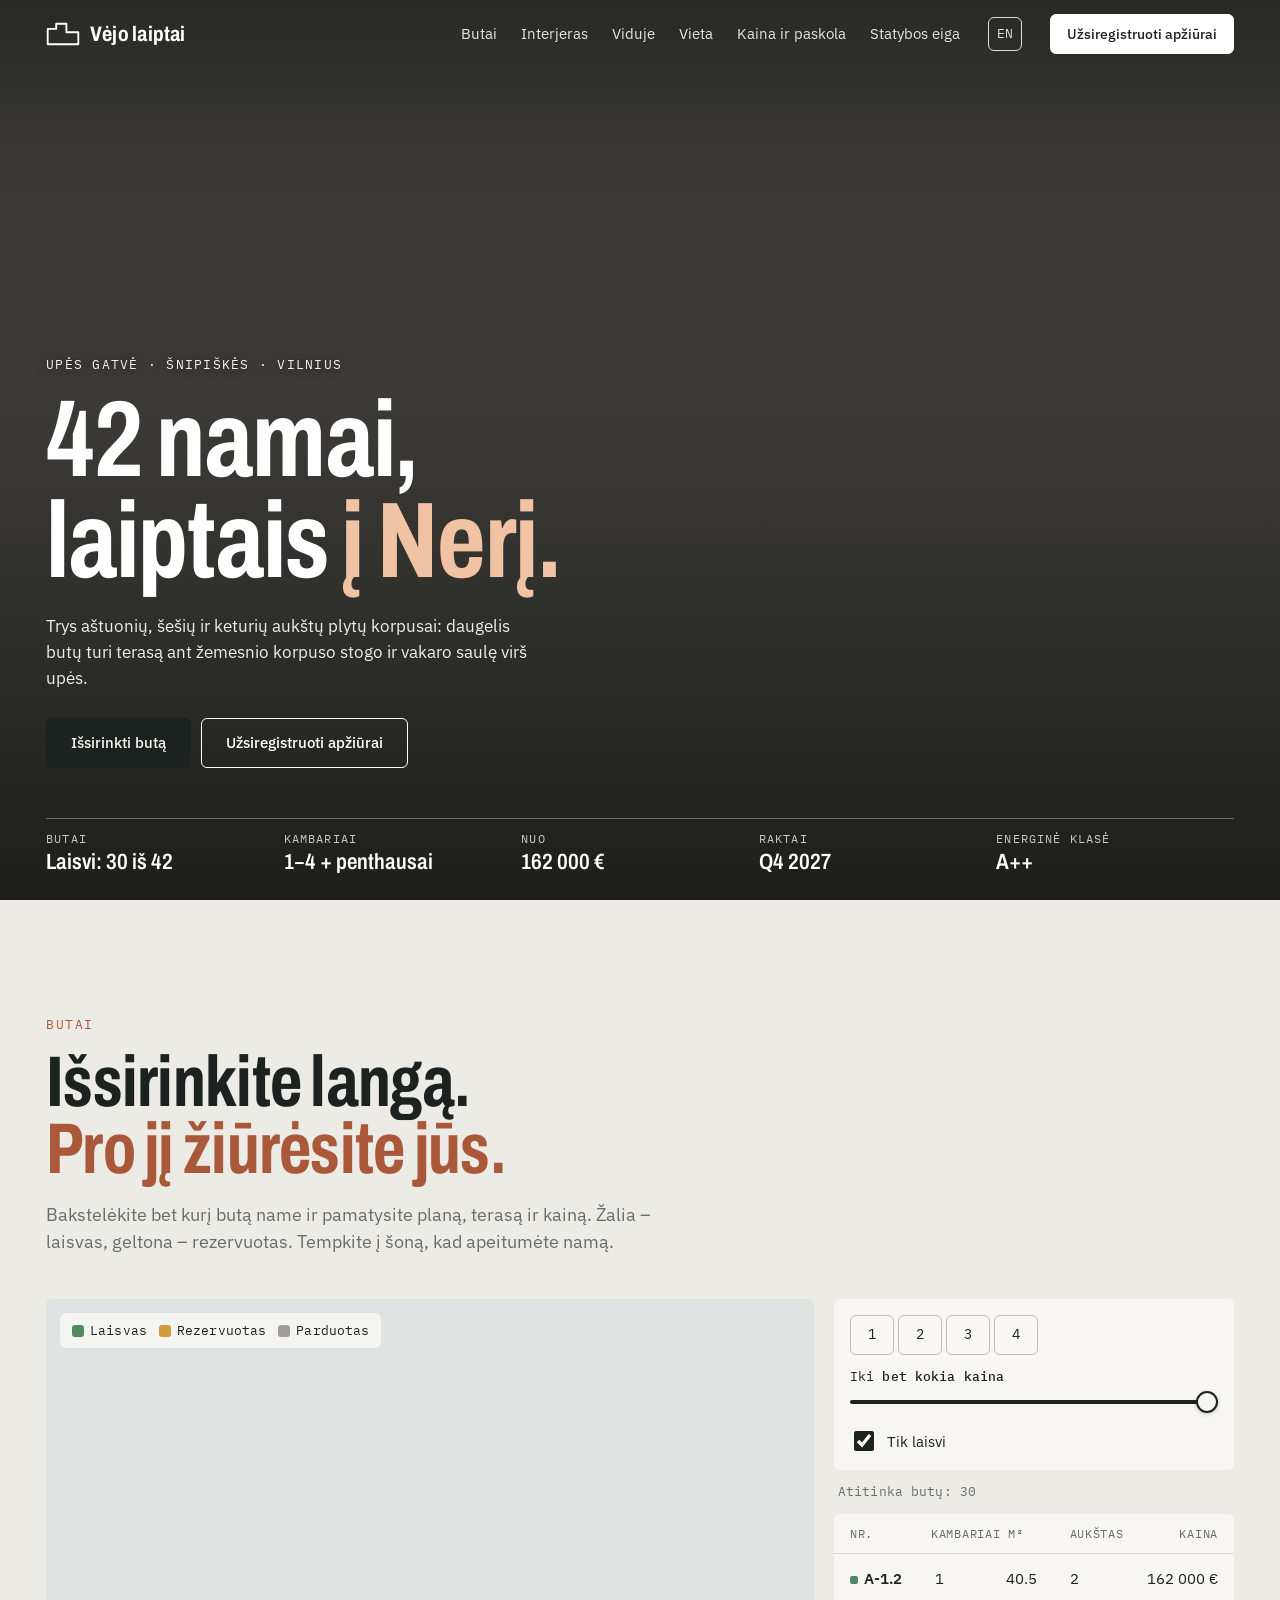
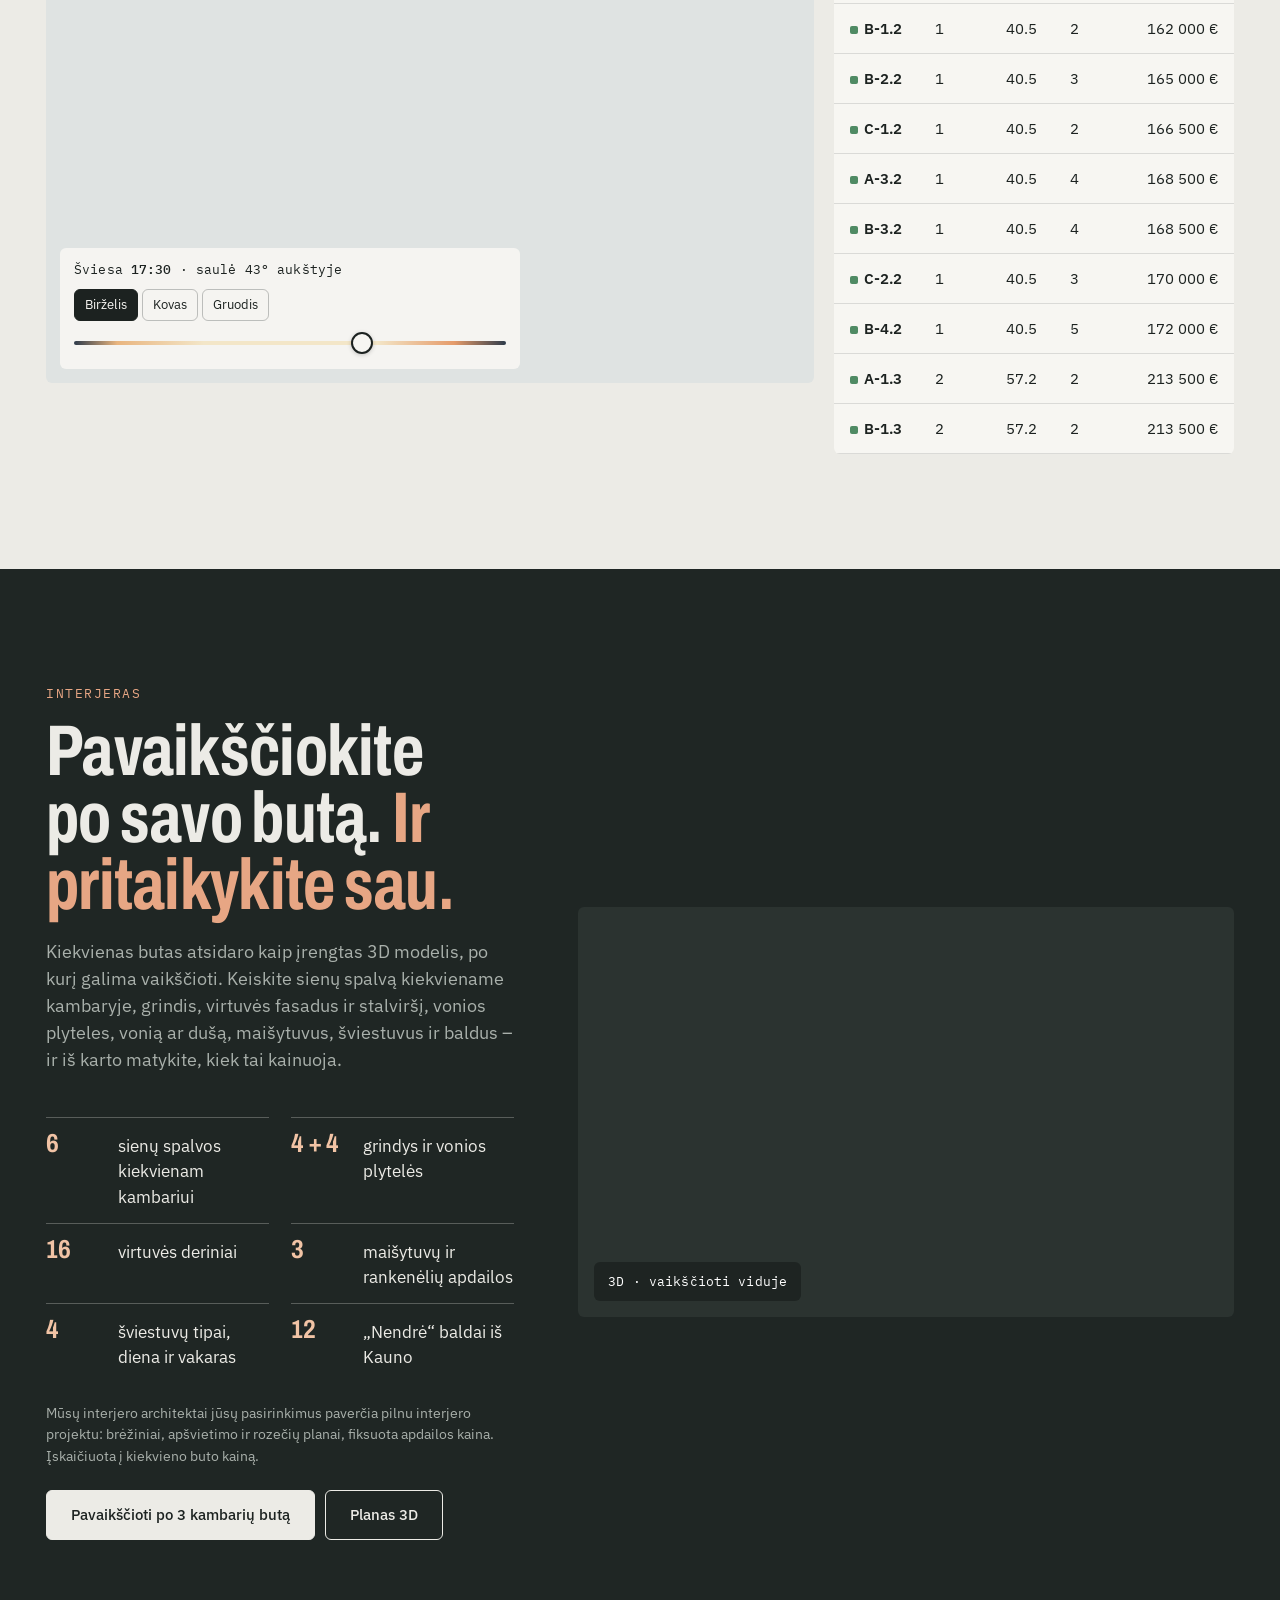
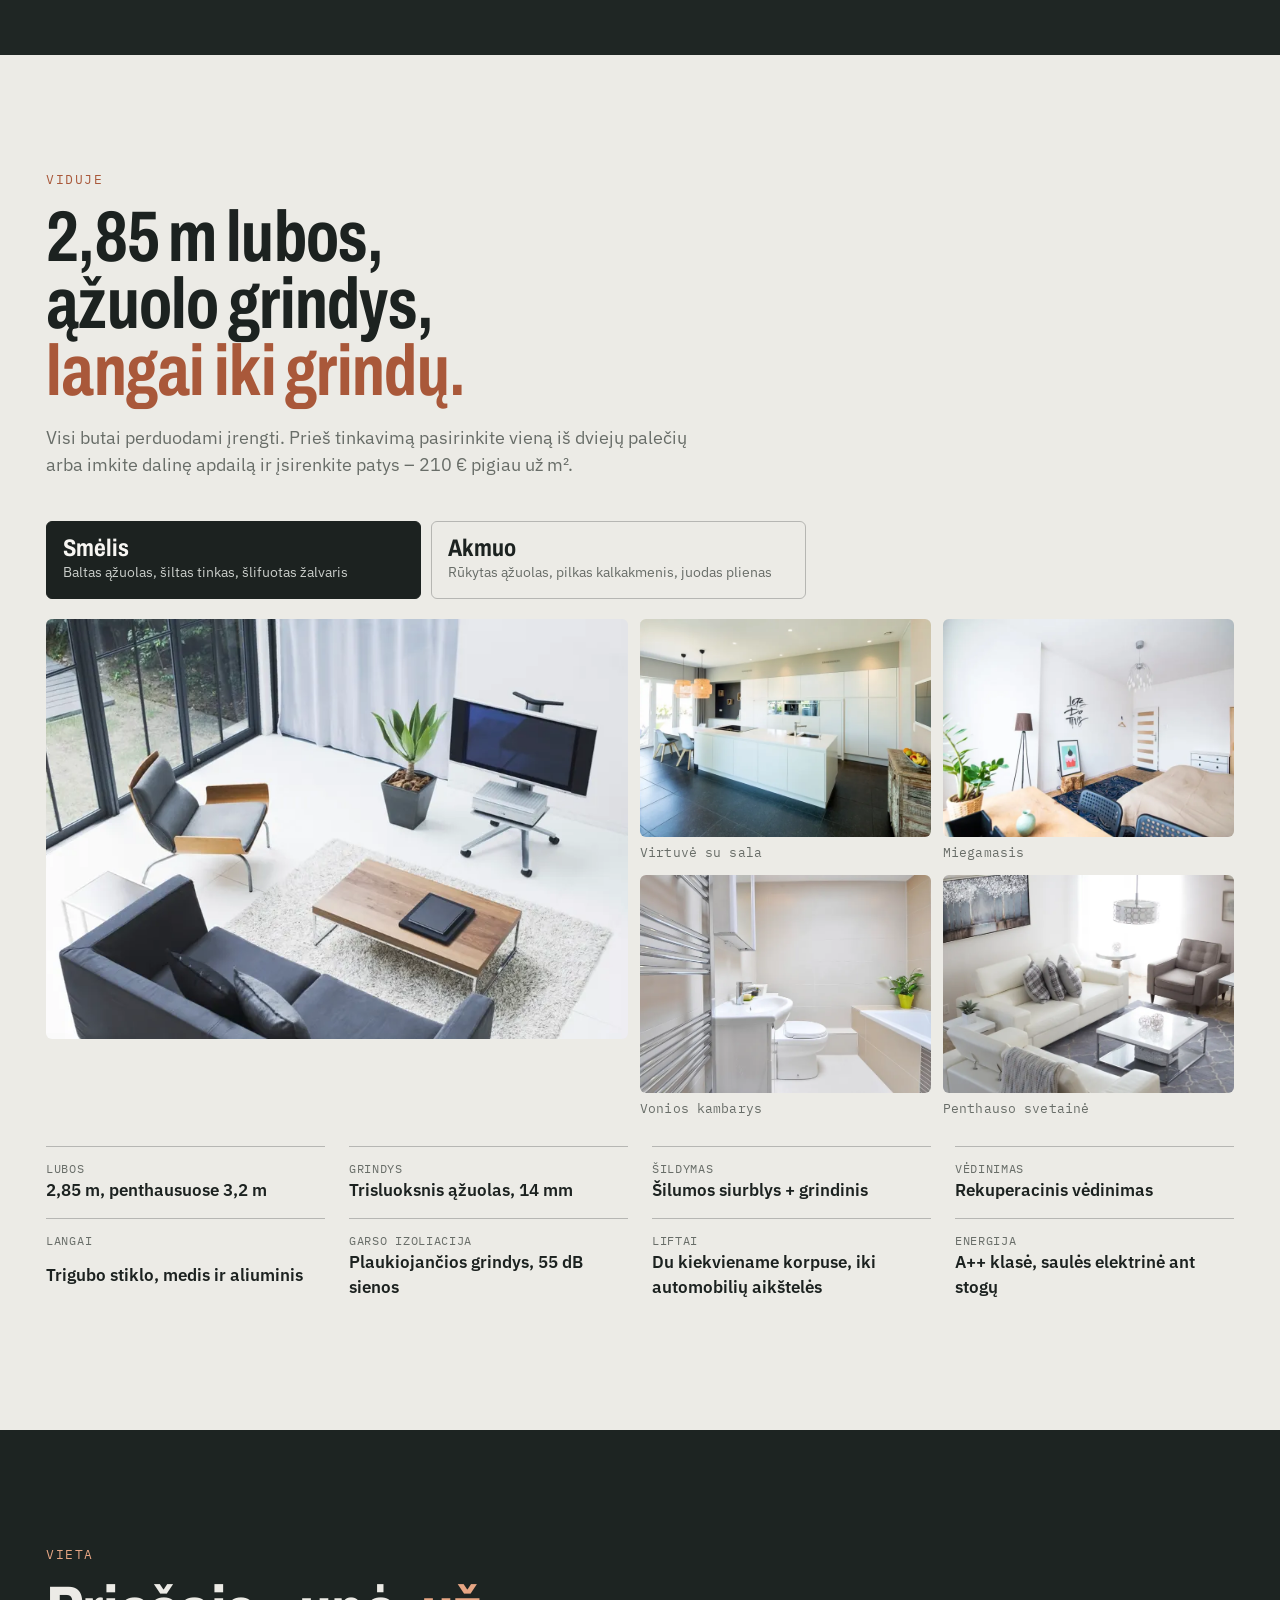
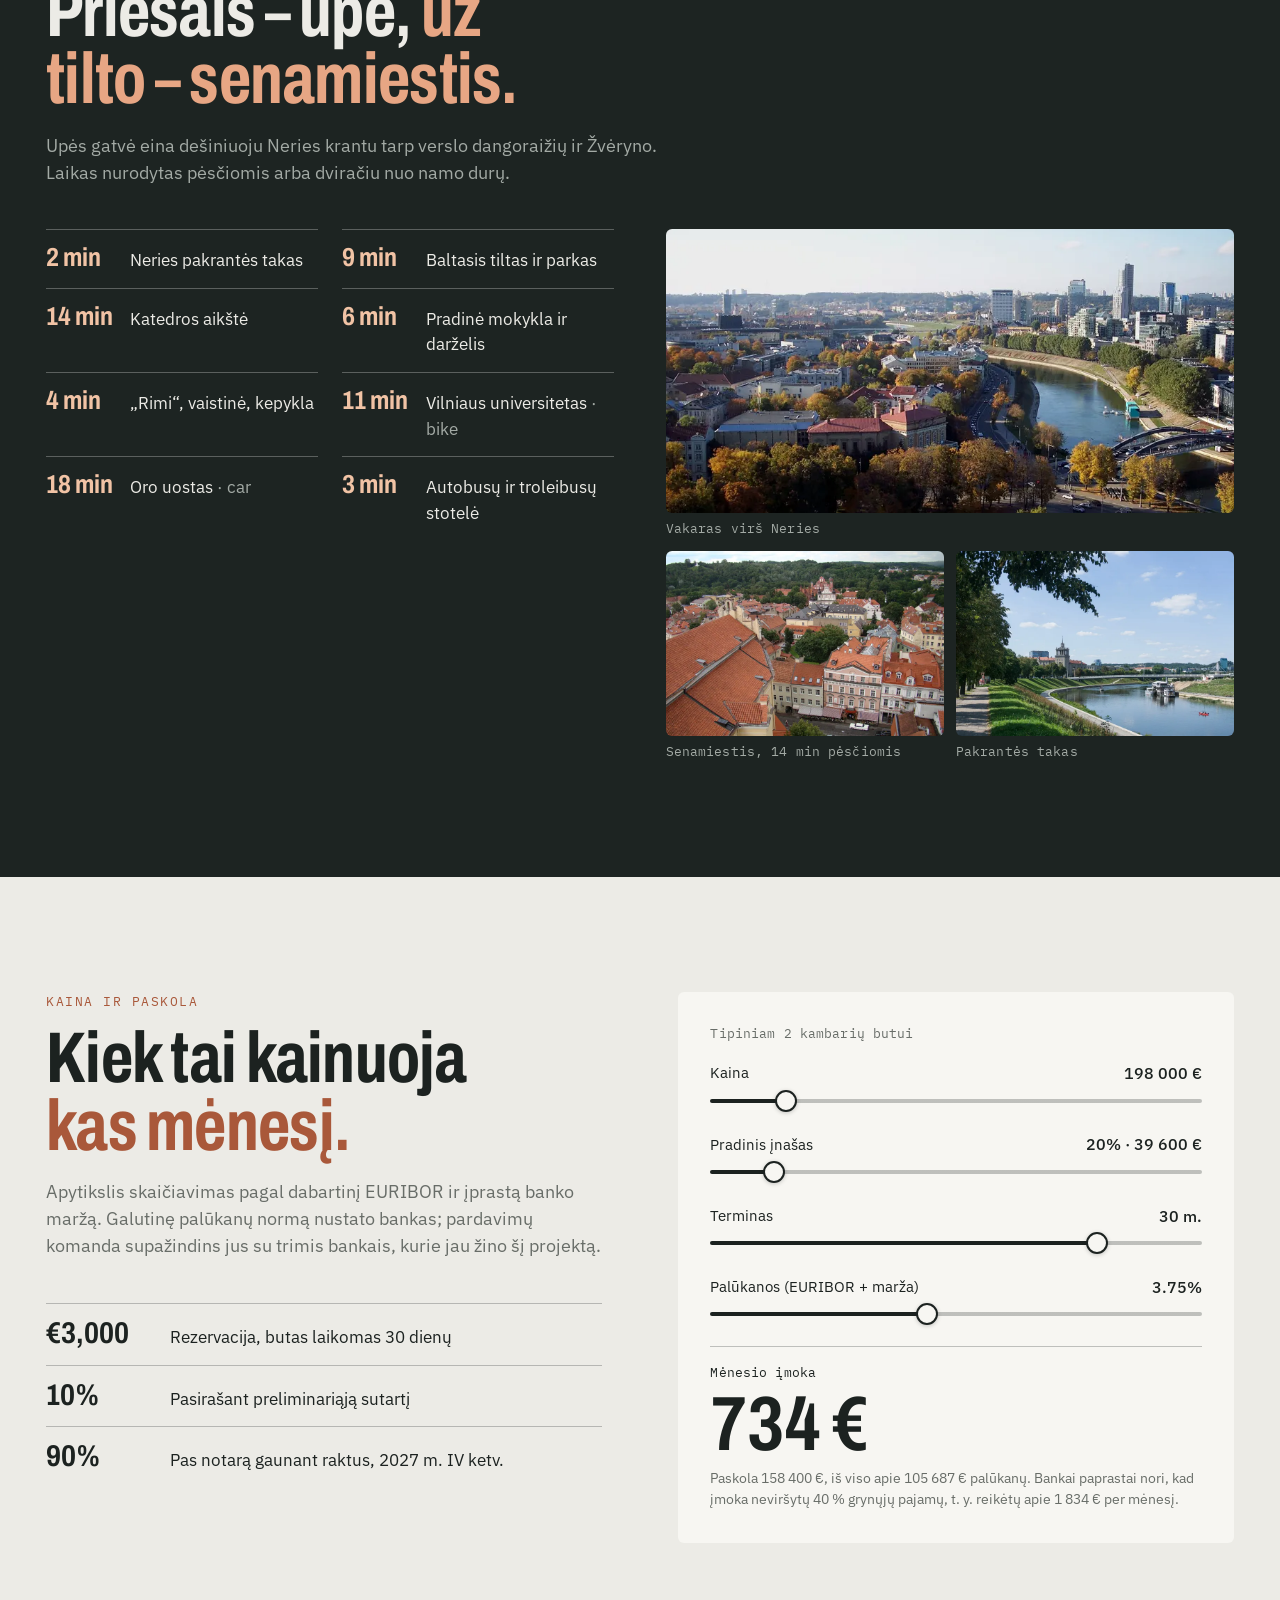
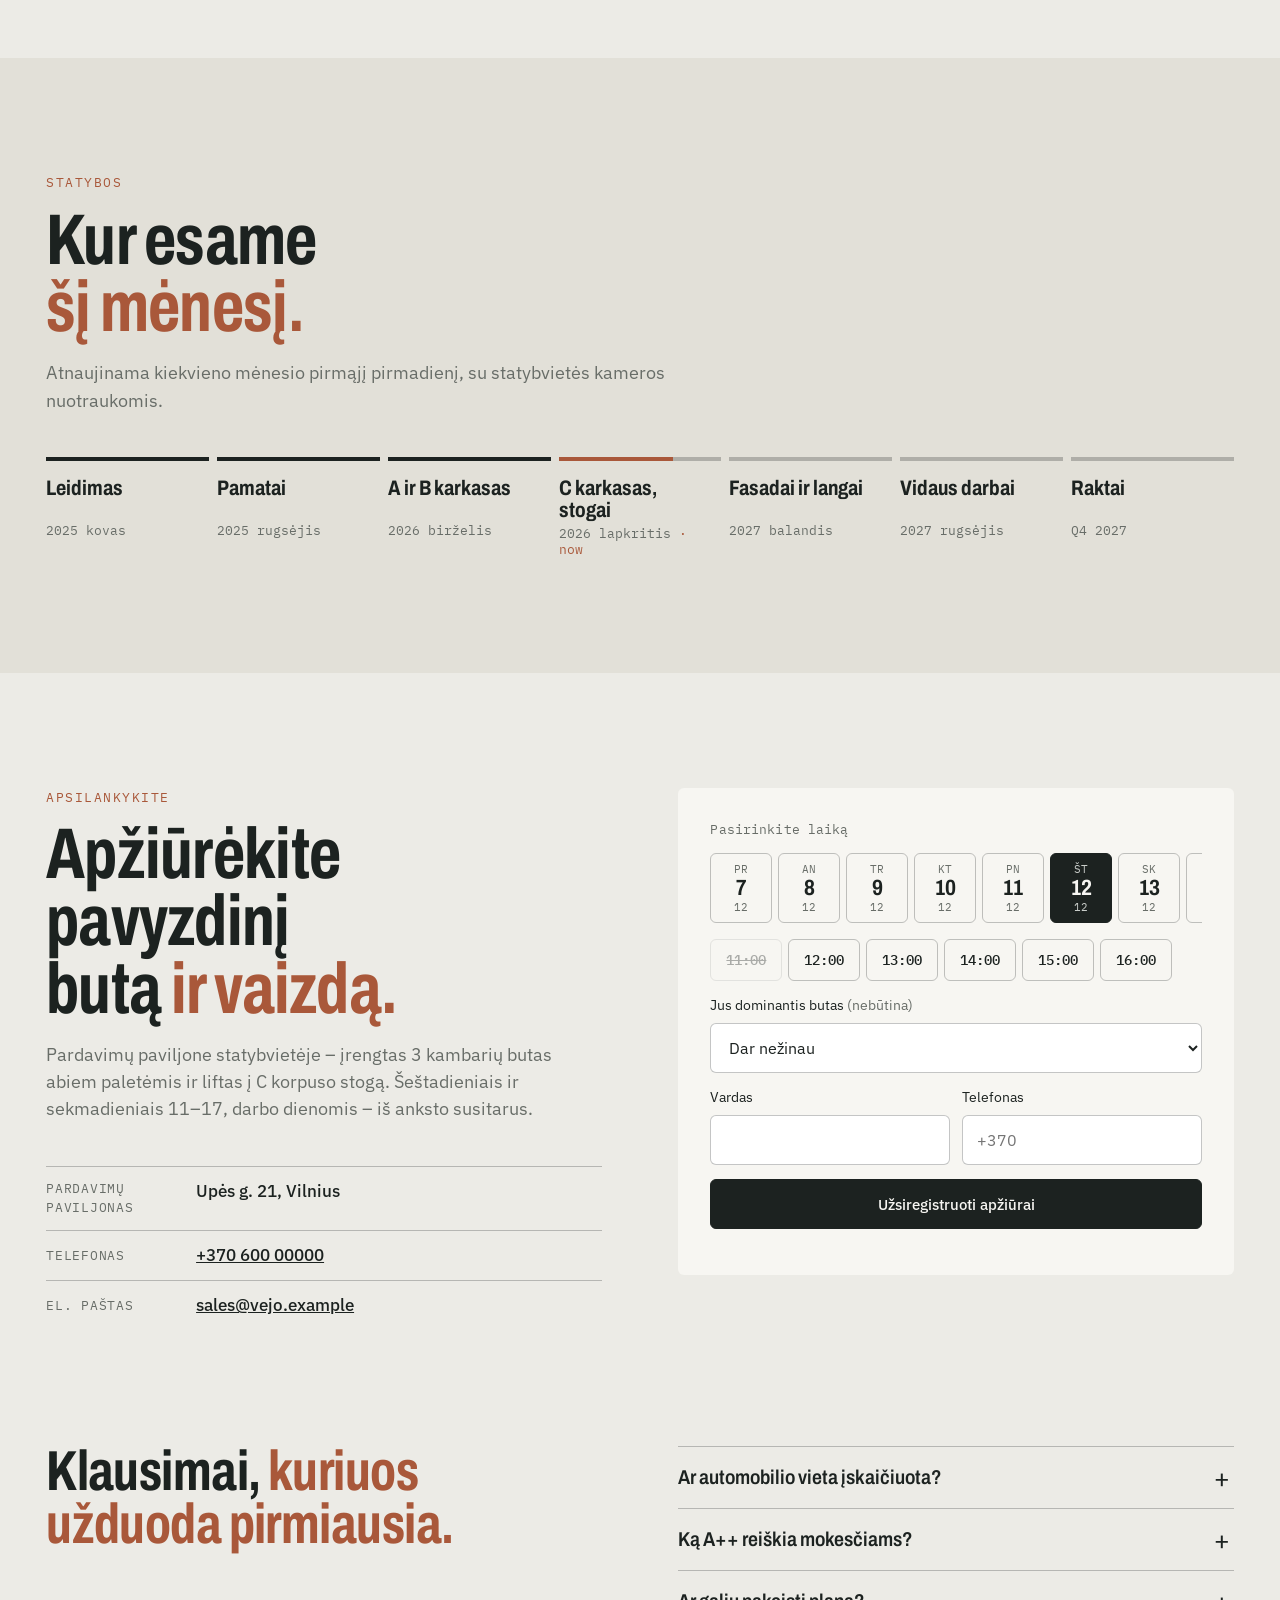
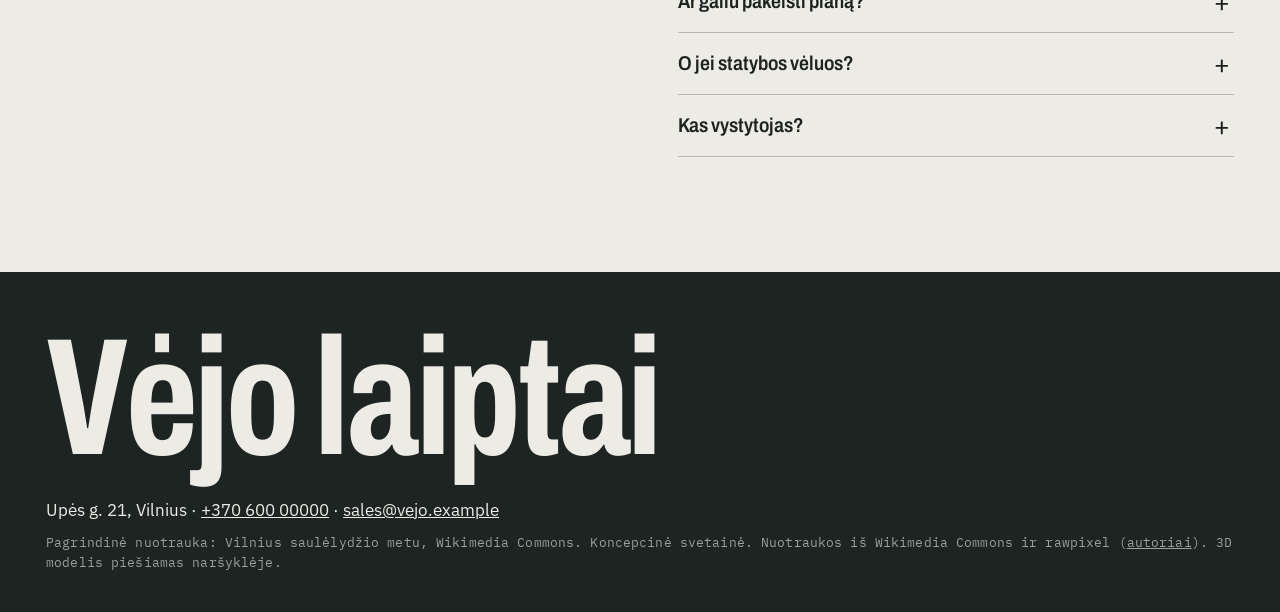
==== lt/index.html @ 1f4c7251 "Walk-through interior design studio (paint, floors, tiles, kitchen, bath/shower, taps, lights, furni" ====
<!doctype html>
<html lang="lt">
<head>
<meta charset="utf-8">
<meta name="viewport" content="width=device-width, initial-scale=1, viewport-fit=cover">
<title>Vėjo laiptai — 42 nauji namai, laiptais besileidžiantys į Nerį, Vilnius</title>
<meta name="description" content="Terasomis besileidžiantis gyvenamasis namas Upės gatvėje, Vilniuje. 1–4 kambarių butai ir penthausai nuo 152 000 €. Išsirinkite butą 3D, pamatykite jo šviesą bet kuriuo paros metu ir užsiregistruokite apžiūrai.">
<meta property="og:type" content="website">
<meta property="og:title" content="Vėjo laiptai, Vilnius — išsirinkite butą 3D">
<meta property="og:description" content="42 namai, besileidžiantys į Nerį. 1–4 kambariai, nuo 152 000 €. Raktai 2027 m. IV ketv.">
<meta property="og:image" content="https://futuretdj.github.io/vejo-laiptai/share.jpg">
<meta name="twitter:card" content="summary_large_image">
<link rel="icon" href="../favicon.svg" type="image/svg+xml">
<link rel="alternate" hreflang="en" href="https://futuretdj.github.io/vejo-laiptai/">
<link rel="alternate" hreflang="lt" href="https://futuretdj.github.io/vejo-laiptai/lt/">
<meta name="theme-color" content="#ecebe6">
<link rel="preload" href="../fonts/archivo-400-800-latin.woff2" as="font" type="font/woff2" crossorigin>
<link rel="preload" href="../fonts/ibmplexsans-400-latin.woff2" as="font" type="font/woff2" crossorigin>
<link rel="preload" as="image" href="../img/hero-m.webp" media="(max-width: 700px)">
<link rel="preload" as="image" imagesrcset="../img/hero-1200.webp 1200w, ../img/hero-1800.webp 1800w" imagesizes="100vw" media="(min-width: 701px)">
<script type="importmap">{"imports":{"three":"../lib/three.module.min.js"}}</script>
<script>(function(){var d=document.documentElement;if(matchMedia('(max-width: 1023px), (pointer: coarse)').matches)d.classList.add('touch');d.classList.add('js')})()</script>
<link rel="stylesheet" href="../vejo.css">
</head>
<body>
<header class="nav" data-nav>
  <div class="wrap nav__bar">
    <a class="logo" href="#top" aria-label="Vėjo laiptai, pradžia"><svg viewBox="0 0 40 28" aria-hidden="true"><path d="M2 26V8h10v-6h12v10h14v14z" fill="none" stroke="currentColor" stroke-width="2.2" stroke-linejoin="round"/></svg><span>Vėjo laiptai</span></a>
    <nav class="nav__links" aria-label="Pagrindinis meniu"><a href="#apartments">Butai</a><a href="#design">Interjeras</a><a href="#inside">Viduje</a><a href="#location">Vieta</a><a href="#price">Kaina ir paskola</a><a href="#progress">Statybos eiga</a></nav>
    <a class="lang mono" href="../" hreflang="en" lang="en" aria-label="English">EN</a>
    <a class="btn btn--sm nav__cta" href="#visit">Užsiregistruoti apžiūrai</a>
    <button class="nav__menu" type="button" aria-expanded="false" aria-controls="sheet" data-menu data-open="Meniu" data-close="Uždaryti">Meniu</button>
  </div>
  <div class="sheet" id="sheet" data-sheet><a href="#apartments">Butai</a><a href="#design">Interjeras</a><a href="#inside">Viduje</a><a href="#location">Vieta</a><a href="#price">Kaina ir paskola</a><a href="#progress">Statybos eiga</a><a href="#visit">Užsiregistruoti apžiūrai</a><a class="sheet__lang mono" href="../" hreflang="en" lang="en">English</a></div>
</header>

<main id="top">
  <section class="hero">
    <picture class="hero__img">
      <source media="(max-width: 700px)" srcset="../img/hero-m.webp">
      <img src="../img/hero-1800.webp" srcset="../img/hero-1200.webp 1200w, ../img/hero-1800.webp 1800w" sizes="100vw" alt="Vilnius ir Neris saulėlydžio metu, vaizdas nuo dešiniojo kranto" fetchpriority="high" decoding="async">
    </picture>
    <div class="wrap hero__in">
      <p class="tag mono">Upės gatvė · Šnipiškės · Vilnius</p>
      <h1>42 namai, laiptais <span>į Nerį.</span></h1>
      <p class="lead">Trys aštuonių, šešių ir keturių aukštų plytų korpusai: daugelis butų turi terasą ant žemesnio korpuso stogo ir vakaro saulę virš upės.</p>
      <div class="row"><a class="btn" href="#apartments">Išsirinkti butą</a><a class="btn btn--ghost" href="#visit">Užsiregistruoti apžiūrai</a></div>
    </div>
    <dl class="facts wrap">
      <div><dt>Butai</dt><dd data-count-free>— laisvų iš 42</dd></div>
      <div><dt>Kambariai</dt><dd>1–4 + penthausai</dd></div>
      <div><dt>Nuo</dt><dd data-from>€—</dd></div>
      <div><dt>Raktai</dt><dd>Q4 2027</dd></div>
      <div><dt>Energinė klasė</dt><dd>A++</dd></div>
    </dl>
  </section>

  <!-- apartments selector -->
  <section class="sec sec--apt" id="apartments" aria-labelledby="ap-h">
    <div class="wrap head">
      <p class="label mono">Butai</p>
      <h2 id="ap-h">Išsirinkite langą. <em>Pro jį žiūrėsite jūs.</em></h2>
      <p>Bakstelėkite bet kurį butą name ir pamatysite planą, terasą ir kainą. Žalia – laisvas, geltona – rezervuotas. Tempkite į šoną, kad apeitumėte namą.</p>
    </div>
    <div class="wrap apt">
      <div class="stage" data-stage>
        <div class="stage__load mono" data-stage-load>Kuriamas modelis…</div>
        <div class="legend mono"><span><i class="free"></i>Laisvas</span><span><i class="reserved"></i>Rezervuotas</span><span><i class="sold"></i>Parduotas</span></div>
        <div class="tip mono" data-tip hidden></div>
        <div class="light" data-light>
          <div class="light__top"><p class="mono">Šviesa <b data-light-time>17:30</b> <span data-light-sun></span></p>
            <div class="seg seg--sm" role="radiogroup" aria-label="Metų laikas"><label><input type="radio" name="season" value="jun" checked><span>Birželis</span></label><label><input type="radio" name="season" value="mar"><span>Kovas</span></label><label><input type="radio" name="season" value="dec"><span>Gruodis</span></label></div></div>
          <input type="range" min="5" max="23.5" step=".25" value="17.5" aria-label="Paros metas" data-light-range>
        </div>
        <aside class="unit" data-unit hidden aria-live="polite">
          <button type="button" class="unit__x" data-unit-close aria-label="Uždaryti">×</button>
          <p class="mono unit__st" data-u-status></p>
          <h3 data-u-title></h3>
          <p class="unit__sub" data-u-sub></p>
          <dl class="unit__dl">
            <div><dt>Plotas</dt><dd data-u-area></dd></div><div><dt>Lauke</dt><dd data-u-terr></dd></div>
            <div><dt>Aukštas</dt><dd data-u-floor></dd></div><div><dt>Langai į</dt><dd data-u-or></dd></div>
            <div><dt>Tiesioginė saulė</dt><dd data-u-sunh></dd></div><div><dt>Už m²</dt><dd data-u-ppm></dd></div>
          </dl>
          <p class="unit__price" data-u-price></p>
          <p class="small muted" data-u-month></p>
          <div class="row"><button class="btn" type="button" data-u-plan>Apžiūrėti 3D</button><button class="btn btn--ghost" type="button" data-u-visit>Užsiregistruoti apžiūrai</button></div>
        </aside>
      </div>
      <div class="list">
        <div class="filters" data-filters>
          <div class="seg" role="group" aria-label="Kambariai"><button type="button" aria-pressed="false" data-rooms="1">1</button><button type="button" aria-pressed="false" data-rooms="2">2</button><button type="button" aria-pressed="false" data-rooms="3">3</button><button type="button" aria-pressed="false" data-rooms="4">4</button></div>
          <label class="maxp"><span class="mono">Iki <b data-maxp-out>bet kokia kaina</b></span><input type="range" min="150000" max="560000" step="10000" value="560000" data-maxp aria-label="Didžiausia kaina"></label>
          <label class="check"><input type="checkbox" data-onlyfree checked> Tik laisvi</label>
        </div>
        <p class="mono muted count" data-count></p>
        <div class="tbl" role="table" aria-label="Butai">
          <div class="tr th" role="row"><span role="columnheader">Nr.</span><span role="columnheader">Kambariai</span><span role="columnheader">m²</span><span role="columnheader">Aukštas</span><span role="columnheader">Kaina</span></div>
          <div data-rows></div>
        </div>
      </div>
    </div>
  </section>


  <!-- interior design -->
  <section class="sec sec--design" id="design" aria-labelledby="ds-h">
    <div class="wrap design">
      <div class="design__text">
        <div class="head"><p class="label mono">Interjeras</p><h2 id="ds-h">Pavaikščiokite po savo butą. <em>Ir pritaikykite sau.</em></h2>
        <p>Kiekvienas butas atsidaro kaip įrengtas 3D modelis, po kurį galima vaikščioti. Keiskite sienų spalvą kiekviename kambaryje, grindis, virtuvės fasadus ir stalviršį, vonios plyteles, vonią ar dušą, maišytuvus, šviestuvus ir baldus – ir iš karto matykite, kiek tai kainuoja.</p></div>
        <ul class="dlist">
          <li><b>6</b><span>sienų spalvos kiekvienam kambariui</span></li>
          <li><b>4 + 4</b><span>grindys ir vonios plytelės</span></li>
          <li><b>16</b><span>virtuvės deriniai</span></li>
          <li><b>3</b><span>maišytuvų ir rankenėlių apdailos</span></li>
          <li><b>4</b><span>šviestuvų tipai, diena ir vakaras</span></li>
          <li><b>12</b><span>„Nendrė“ baldai iš Kauno</span></li>
        </ul>
        <p class="small muted">Mūsų interjero architektai jūsų pasirinkimus paverčia pilnu interjero projektu: brėžiniai, apšvietimo ir rozečių planai, fiksuota apdailos kaina. Įskaičiuota į kiekvieno buto kainą.</p>
        <div class="row"><button class="btn" type="button" data-open-studio="walk">Pavaikščioti po 3 kambarių butą</button><button class="btn btn--ghost" type="button" data-open-studio="orbit">Planas 3D</button></div>
      </div>
      <button class="design__pic" type="button" data-open-studio="walk" aria-label="Atidaryti interjero studiją">
        <picture><source media="(max-width: 700px)" srcset="../img/design-m.webp"><img src="../img/design-1600.webp" alt="3 kambarių butas interjero studijoje: svetainė su ąžuolo grindimis, sofa, valgomojo stalu ir miesto vaizdu pro grindų aukščio langus" loading="lazy" decoding="async"></picture>
        <span class="design__play mono">3D · vaikščioti viduje</span>
      </button>
    </div>
  </section>

  <!-- inside -->
  <section class="sec" id="inside" aria-labelledby="in-h">
    <div class="wrap head"><p class="label mono">Viduje</p><h2 id="in-h">2,85 m lubos, ąžuolo grindys, <em>langai iki grindų.</em></h2><p>Visi butai perduodami įrengti. Prieš tinkavimą pasirinkite vieną iš dviejų palečių arba imkite dalinę apdailą ir įsirenkite patys – 210 € pigiau už m².</p></div>
    <div class="wrap finish">
      <div class="finish__tabs" role="tablist" aria-label="Apdailos paletės">
        <button role="tab" aria-selected="true" data-pal="smelis"><b>Smėlis</b><span>Baltas ąžuolas, šiltas tinkas, šlifuotas žalvaris</span></button>
        <button role="tab" aria-selected="false" data-pal="akmuo"><b>Akmuo</b><span>Rūkytas ąžuolas, pilkas kalkakmenis, juodas plienas</span></button>
      </div>
      <ul class="gal" data-swipe data-gallery>
        <li><button type="button" data-open="0"><img src="../img/living-800.webp" srcset="../img/living-800.webp 800w, ../img/living-1600.webp 1024w" sizes="(max-width: 1023px) 80vw, 40vw" alt="Šviesi svetainė su langais iki grindų" loading="lazy" decoding="async"></button><p class="mono">Svetainė, 3 kambarių butas</p></li>
        <li><button type="button" data-open="1"><img src="../img/kitchen2-800.webp" srcset="../img/kitchen2-800.webp 800w, ../img/kitchen2-1600.webp 1024w" sizes="(max-width: 1023px) 80vw, 30vw" alt="Balta virtuvė su sala" loading="lazy" decoding="async"></button><p class="mono">Virtuvė su sala</p></li>
        <li><button type="button" data-open="2"><img src="../img/bedroom2-800.webp" srcset="../img/bedroom2-800.webp 800w, ../img/bedroom2-1600.webp 960w" sizes="(max-width: 1023px) 80vw, 30vw" alt="Šviesus miegamasis su medinėmis grindimis" loading="lazy" decoding="async"></button><p class="mono">Miegamasis</p></li>
        <li><button type="button" data-open="3"><img src="../img/bath-800.webp" srcset="../img/bath-800.webp 800w, ../img/bath-1600.webp 1024w" sizes="(max-width: 1023px) 80vw, 30vw" alt="Vonios kambarys su vonia ir šildomu rankšluosčių džiovintuvu" loading="lazy" decoding="async"></button><p class="mono">Vonios kambarys</p></li>
        <li><button type="button" data-open="4"><img src="../img/living2-800.webp" srcset="../img/living2-800.webp 800w, ../img/living2-1600.webp 960w" sizes="(max-width: 1023px) 80vw, 30vw" alt="Svetainė su sofa ir foteliais" loading="lazy" decoding="async"></button><p class="mono">Penthauso svetainė</p></li>
      </ul>
      <div class="dots" data-dots-for="gal"></div>
      <ul class="spec"><li><span>Lubos</span><b>2,85 m, penthausuose 3,2 m</b></li><li><span>Grindys</span><b>Trisluoksnis ąžuolas, 14 mm</b></li><li><span>Šildymas</span><b>Šilumos siurblys + grindinis</b></li><li><span>Vėdinimas</span><b>Rekuperacinis vėdinimas</b></li><li><span>Langai</span><b>Trigubo stiklo, medis ir aliuminis</b></li><li><span>Garso izoliacija</span><b>Plaukiojančios grindys, 55 dB sienos</b></li><li><span>Liftai</span><b>Du kiekviename korpuse, iki automobilių aikštelės</b></li><li><span>Energija</span><b>A++ klasė, saulės elektrinė ant stogų</b></li></ul>
    </div>
  </section>

  <!-- location -->
  <section class="sec sec--dark" id="location" aria-labelledby="lo-h">
    <div class="wrap head"><p class="label mono">Vieta</p><h2 id="lo-h">Priešais – upė, <em>už tilto – senamiestis.</em></h2><p>Upės gatvė eina dešiniuoju Neries krantu tarp verslo dangoraižių ir Žvėryno. Laikas nurodytas pėsčiomis arba dviračiu nuo namo durų.</p></div>
    <div class="wrap loc">
      <ul class="times" data-times>
        <li data-mode="walk"><b>2 min</b><span>Neries pakrantės takas</span></li>
        <li data-mode="walk"><b>9 min</b><span>Baltasis tiltas ir parkas</span></li>
        <li data-mode="walk"><b>14 min</b><span>Katedros aikštė</span></li>
        <li data-mode="walk"><b>6 min</b><span>Pradinė mokykla ir darželis</span></li>
        <li data-mode="walk"><b>4 min</b><span>„Rimi“, vaistinė, kepykla</span></li>
        <li data-mode="bike"><b>11 min</b><span>Vilniaus universitetas</span></li>
        <li data-mode="car"><b>18 min</b><span>Oro uostas</span></li>
        <li data-mode="walk"><b>3 min</b><span>Autobusų ir troleibusų stotelė</span></li>
      </ul>
      <div class="loc__pics" data-swipe>
        <figure><img src="../img/evening-800.webp" srcset="../img/evening-800.webp 800w, ../img/evening-1600.webp 1600w" sizes="(max-width: 1023px) 80vw, 33vw" alt="Vilnius ir Neris saulėlydžio metu" loading="lazy" decoding="async"><figcaption class="mono">Vakaras virš Neries</figcaption></figure>
        <figure><img src="../img/oldtown-800.webp" srcset="../img/oldtown-800.webp 800w, ../img/oldtown-1600.webp 1600w" sizes="(max-width: 1023px) 80vw, 33vw" alt="Raudoni Vilniaus senamiesčio stogai" loading="lazy" decoding="async"><figcaption class="mono">Senamiestis, 14 min pėsčiomis</figcaption></figure>
        <figure><img src="../img/embankment-800.webp" srcset="../img/embankment-800.webp 800w, ../img/embankment-1600.webp 1600w" sizes="(max-width: 1023px) 80vw, 33vw" alt="Pakrantės takas palei Nerį" loading="lazy" decoding="async"><figcaption class="mono">Pakrantės takas</figcaption></figure>
      </div>
      <div class="dots dots--light" data-dots-for="loc"></div>
    </div>
  </section>

  <!-- price -->
  <section class="sec" id="price" aria-labelledby="pr-h">
    <div class="wrap grid2">
      <div>
        <div class="head"><p class="label mono">Kaina ir paskola</p><h2 id="pr-h">Kiek tai kainuoja <em>kas mėnesį.</em></h2><p>Apytikslis skaičiavimas pagal dabartinį EURIBOR ir įprastą banko maržą. Galutinę palūkanų normą nustato bankas; pardavimų komanda supažindins jus su trimis bankais, kurie jau žino šį projektą.</p></div>
        <ol class="pay">
          <li><b>€3,000</b><span>Rezervacija, butas laikomas 30 dienų</span></li>
          <li><b>10%</b><span>Pasirašant preliminariąją sutartį</span></li>
          <li><b>90%</b><span>Pas notarą gaunant raktus, 2027 m. IV ketv.</span></li>
        </ol>
      </div>
      <form class="calc" data-calc onsubmit="return false">
        <p class="mono muted" data-calc-for>Tipiniam 2 kambarių butui</p>
        <div class="calc__row"><label for="c-price">Kaina</label><output data-o-price></output><input id="c-price" type="range" min="140000" max="560000" step="1000" value="198000"></div>
        <div class="calc__row"><label for="c-down">Pradinis įnašas</label><output data-o-down></output><input id="c-down" type="range" min="15" max="60" step="1" value="20"></div>
        <div class="calc__row"><label for="c-years">Terminas</label><output data-o-years></output><input id="c-years" type="range" min="10" max="35" step="1" value="30"></div>
        <div class="calc__row"><label for="c-rate">Palūkanos (EURIBOR + marža)</label><output data-o-rate></output><input id="c-rate" type="range" min="2" max="6" step=".05" value="3.75"></div>
        <div class="calc__out"><p class="mono">Mėnesio įmoka</p><p class="big" data-o-month>€—</p><p class="small muted" data-o-note></p></div>
      </form>
    </div>
  </section>

  <!-- progress -->
  <section class="sec sec--stone" id="progress" aria-labelledby="pg-h">
    <div class="wrap head"><p class="label mono">Statybos</p><h2 id="pg-h">Kur esame <em>šį mėnesį.</em></h2><p>Atnaujinama kiekvieno mėnesio pirmąjį pirmadienį, su statybvietės kameros nuotraukomis.</p></div>
    <div class="wrap">
      <ol class="steps" data-steps>
        <li class="done"><b>Leidimas</b><span>2025 kovas</span></li>
        <li class="done"><b>Pamatai</b><span>2025 rugsėjis</span></li>
        <li class="done"><b>A ir B karkasas</b><span>2026 birželis</span></li>
        <li class="now"><b>C karkasas, stogai</b><span>2026 lapkritis</span><i style="--p:70%"></i></li>
        <li><b>Fasadai ir langai</b><span>2027 balandis</span></li>
        <li><b>Vidaus darbai</b><span>2027 rugsėjis</span></li>
        <li><b>Raktai</b><span>Q4 2027</span></li>
      </ol>
    </div>
  </section>

  <!-- visit -->
  <section class="sec" id="visit" aria-labelledby="vs-h">
    <div class="wrap grid2">
      <div>
        <div class="head"><p class="label mono">Apsilankykite</p><h2 id="vs-h">Apžiūrėkite pavyzdinį butą <em>ir vaizdą.</em></h2><p>Pardavimų paviljone statybvietėje – įrengtas 3 kambarių butas abiem paletėmis ir liftas į C korpuso stogą. Šeštadieniais ir sekmadieniais 11–17, darbo dienomis – iš anksto susitarus.</p></div>
        <dl class="contact">
          <div><dt class="mono">Pardavimų paviljonas</dt><dd>Upės g. 21, Vilnius</dd></div>
          <div><dt class="mono">Telefonas</dt><dd><a href="tel:+37060000000">+370 600 00000</a></dd></div>
          <div><dt class="mono">El. paštas</dt><dd><a href="mailto:sales@vejo.example">sales@vejo.example</a></dd></div>
        </dl>
      </div>
      <form class="vform" data-vform novalidate>
        <p class="mono muted">Pasirinkite laiką</p>
        <div class="vdays" data-vdays></div>
        <div class="vslots" data-vslots></div>
        <div class="f"><label for="v-unit">Jus dominantis butas <span class="muted">(nebūtina)</span></label><select id="v-unit" data-vunit><option value="">Dar nežinau</option></select></div>
        <div class="f2"><div class="f"><label for="v-name">Vardas</label><input id="v-name" name="name" autocomplete="name" required><p class="err" hidden>Įrašykite vardą.</p></div>
        <div class="f"><label for="v-tel">Telefonas</label><input id="v-tel" name="tel" type="tel" inputmode="tel" autocomplete="tel" required placeholder="+370"><p class="err" hidden>Įrašykite telefono numerį.</p></div></div>
        <button class="btn btn--wide" type="submit" data-vsubmit>Užsiregistruoti apžiūrai</button>
        <p class="small" role="status" data-vstatus></p>
      </form>
    </div>
  </section>

  <section class="sec sec--tight" aria-labelledby="fq-h">
    <div class="wrap grid2">
      <h2 id="fq-h" class="fq">Klausimai, <em>kuriuos užduoda pirmiausia.</em></h2>
      <div class="faq">
        <details><summary>Ar automobilio vieta įskaičiuota?</summary><p>Ne, požeminės vietos parduodamos atskirai už 19 000 €, su elektromobilio įkrovikliu – 900 € brangiau. 42 butams – 46 vietos, sandėliukai rūsyje nuo 3 500 €.</p></details>
        <details><summary>Ką A++ reiškia mokesčiams?</summary><p>Oras-vanduo šilumos siurbliai, grindinis šildymas, rekuperacija ir trigubi stiklo paketai. 2 kambarių buto šildymas sausį turėtų kainuoti apie 35–45 € per mėnesį.</p></details>
        <details><summary>Ar galiu pakeisti planą?</summary><p>Taip, kol jūsų aukšte nepastatytos sienos: nelaikančiųjų sienų perkėlimas ar panaikinimas – vieną kartą nemokamai, vėliau 450 € už pakeitimą. Virtuvės ir vonios lieka prie stovų.</p></details>
        <details><summary>O jei statybos vėluos?</summary><p>Sutartyje nustatyta perdavimo data. Už kiekvieną vėlavimo mėnesį sumokame 0,5 % jau sumokėtos sumos, o po šešių mėnesių galite nutraukti sutartį ir atgauti visus pinigus.</p></details>
        <details><summary>Kas vystytojas?</summary><p>Tai koncepcija: svetainė yra portfelio demonstracija. Namas, kainos ir žmonės išgalvoti.</p></details>
      </div>
    </div>
  </section>
</main>

<footer class="foot">
  <div class="wrap foot__in">
    <p class="foot__logo">Vėjo laiptai</p>
    <p>Upės g. 21, Vilnius · <a href="tel:+37060000000">+370 600 00000</a> · <a href="mailto:sales@vejo.example">sales@vejo.example</a></p>
    <p class="mono muted">Pagrindinė nuotrauka: Vilnius saulėlydžio metu, Wikimedia Commons. Koncepcinė svetainė. Nuotraukos iš Wikimedia Commons ir rawpixel (<a href="../credits.html">autoriai</a>). 3D modelis piešiamas naršyklėje.</p>
  </div>
</footer>

<nav class="bar" data-bar aria-label="Greiti veiksmai"><span class="bar__t mono" data-bar-t>42 butai</span><a class="btn btn--sm btn--light" href="#apartments" data-bar-btn>Rinktis</a></nav>

<div class="studio" data-studio hidden role="dialog" aria-modal="true" aria-labelledby="st-h" data-mode="orbit">
  <div class="st-stage" data-st-stage>
    <div class="st-load mono" data-st-load data-t="st_load"></div>
    <div class="st-bar">
      <div class="seg seg--dark" role="radiogroup" data-t-label="st_walk"><label><input type="radio" name="stmode" value="orbit" checked><span data-t="st_overview"></span></label><label><input type="radio" name="stmode" value="walk"><span data-t="st_walk"></span></label></div>
      <div class="seg seg--dark" role="radiogroup" data-t-label="g_time"><label><input type="radio" name="sttime" value="day" checked><span data-t="st_day"></span></label><label><input type="radio" name="sttime" value="eve"><span data-t="st_eve"></span></label></div>
    </div>
    <button type="button" class="st-x" data-st-close data-t-label="st_close">×</button>
    <canvas class="st-mini" data-st-mini data-t-label="minimap"></canvas>
    <p class="st-room mono" data-st-room aria-live="polite"></p>
    <p class="st-hint mono" data-st-hint></p>
    <div class="st-joy" data-st-joy aria-hidden="true"><span></span></div>
  </div>
  <aside class="st-panel" data-st-panel>
    <div class="st-head">
      <button type="button" class="st-grab" data-st-grab aria-label="Pasirinkimai"></button>
      <div><p class="mono muted" data-st-sub></p><h3 id="st-h" data-st-title></h3></div>
      <div class="st-total"><span class="mono muted" data-t="st_total"></span><b data-st-total></b><small class="mono muted" data-st-parts></small></div>
    </div>
    <div class="st-tabs" role="tablist" data-st-tabs></div>
    <div class="st-body" data-st-body></div>
    <div class="st-foot"><button type="button" class="btn btn--ghost btn--sm" data-st-sum data-t="st_sum"></button><button type="button" class="btn btn--sm" data-st-book data-t="st_book"></button></div>
  </aside>
</div>
<div class="lb" data-lb hidden role="dialog" aria-modal="true" aria-label="Nuotraukos"><div class="lb__top"><span class="mono" data-lb-count></span><button type="button" class="lb__x" data-lb-close aria-label="Uždaryti">×</button></div><ul class="lb__track" data-lb-track></ul><p class="lb__cap" data-lb-cap></p></div>
<div class="toast" data-toast role="status" aria-live="polite"></div>
<script type="module" src="../vejo.js"></script>
</body>
</html>
---- vejo.css ----
@font-face{font-family:'Archivo';font-style:normal;font-weight:400 800;font-stretch:62% 125%;font-display:swap;src:url(fonts/archivo-400-800-latin-ext.woff2) format('woff2');unicode-range:U+0100-02BA, U+02BD-02C5, U+02C7-02CC, U+02CE-02D7, U+02DD-02FF, U+0304, U+0308, U+0329, U+1D00-1DBF, U+1E00-1E9F, U+1EF2-1EFF, U+2020, U+20A0-20AB, U+20AD-20C4, U+2113, U+2C60-2C7F, U+A720-A7FF}
@font-face{font-family:'Archivo';font-style:normal;font-weight:400 800;font-stretch:62% 125%;font-display:swap;src:url(fonts/archivo-400-800-latin.woff2) format('woff2');unicode-range:U+0000-00FF, U+0131, U+0152-0153, U+02BB-02BC, U+02C6, U+02DA, U+02DC, U+0304, U+0308, U+0329, U+2000-206F, U+20AC, U+2122, U+2191, U+2193, U+2212, U+2215, U+FEFF, U+FFFD}
@font-face{font-family:'IBM Plex Mono';font-style:normal;font-weight:400;font-display:swap;src:url(fonts/ibmplexmono-400-latin-ext.woff2) format('woff2');unicode-range:U+0100-02BA, U+02BD-02C5, U+02C7-02CC, U+02CE-02D7, U+02DD-02FF, U+0304, U+0308, U+0329, U+1D00-1DBF, U+1E00-1E9F, U+1EF2-1EFF, U+2020, U+20A0-20AB, U+20AD-20C4, U+2113, U+2C60-2C7F, U+A720-A7FF}
@font-face{font-family:'IBM Plex Mono';font-style:normal;font-weight:400;font-display:swap;src:url(fonts/ibmplexmono-400-latin.woff2) format('woff2');unicode-range:U+0000-00FF, U+0131, U+0152-0153, U+02BB-02BC, U+02C6, U+02DA, U+02DC, U+0304, U+0308, U+0329, U+2000-206F, U+20AC, U+2122, U+2191, U+2193, U+2212, U+2215, U+FEFF, U+FFFD}
@font-face{font-family:'IBM Plex Mono';font-style:normal;font-weight:500;font-display:swap;src:url(fonts/ibmplexmono-500-latin-ext.woff2) format('woff2');unicode-range:U+0100-02BA, U+02BD-02C5, U+02C7-02CC, U+02CE-02D7, U+02DD-02FF, U+0304, U+0308, U+0329, U+1D00-1DBF, U+1E00-1E9F, U+1EF2-1EFF, U+2020, U+20A0-20AB, U+20AD-20C4, U+2113, U+2C60-2C7F, U+A720-A7FF}
@font-face{font-family:'IBM Plex Mono';font-style:normal;font-weight:500;font-display:swap;src:url(fonts/ibmplexmono-500-latin.woff2) format('woff2');unicode-range:U+0000-00FF, U+0131, U+0152-0153, U+02BB-02BC, U+02C6, U+02DA, U+02DC, U+0304, U+0308, U+0329, U+2000-206F, U+20AC, U+2122, U+2191, U+2193, U+2212, U+2215, U+FEFF, U+FFFD}
@font-face{font-family:'IBM Plex Sans';font-style:normal;font-weight:400;font-stretch:100%;font-display:swap;src:url(fonts/ibmplexsans-400-latin-ext.woff2) format('woff2');unicode-range:U+0100-02BA, U+02BD-02C5, U+02C7-02CC, U+02CE-02D7, U+02DD-02FF, U+0304, U+0308, U+0329, U+1D00-1DBF, U+1E00-1E9F, U+1EF2-1EFF, U+2020, U+20A0-20AB, U+20AD-20C4, U+2113, U+2C60-2C7F, U+A720-A7FF}
@font-face{font-family:'IBM Plex Sans';font-style:normal;font-weight:400;font-stretch:100%;font-display:swap;src:url(fonts/ibmplexsans-400-latin.woff2) format('woff2');unicode-range:U+0000-00FF, U+0131, U+0152-0153, U+02BB-02BC, U+02C6, U+02DA, U+02DC, U+0304, U+0308, U+0329, U+2000-206F, U+20AC, U+2122, U+2191, U+2193, U+2212, U+2215, U+FEFF, U+FFFD}
@font-face{font-family:'IBM Plex Sans';font-style:normal;font-weight:500;font-stretch:100%;font-display:swap;src:url(fonts/ibmplexsans-500-latin-ext.woff2) format('woff2');unicode-range:U+0100-02BA, U+02BD-02C5, U+02C7-02CC, U+02CE-02D7, U+02DD-02FF, U+0304, U+0308, U+0329, U+1D00-1DBF, U+1E00-1E9F, U+1EF2-1EFF, U+2020, U+20A0-20AB, U+20AD-20C4, U+2113, U+2C60-2C7F, U+A720-A7FF}
@font-face{font-family:'IBM Plex Sans';font-style:normal;font-weight:500;font-stretch:100%;font-display:swap;src:url(fonts/ibmplexsans-500-latin.woff2) format('woff2');unicode-range:U+0000-00FF, U+0131, U+0152-0153, U+02BB-02BC, U+02C6, U+02DA, U+02DC, U+0304, U+0308, U+0329, U+2000-206F, U+20AC, U+2122, U+2191, U+2193, U+2212, U+2215, U+FEFF, U+FFFD}
@font-face{font-family:'IBM Plex Sans';font-style:normal;font-weight:600;font-stretch:100%;font-display:swap;src:url(fonts/ibmplexsans-600-latin-ext.woff2) format('woff2');unicode-range:U+0100-02BA, U+02BD-02C5, U+02C7-02CC, U+02CE-02D7, U+02DD-02FF, U+0304, U+0308, U+0329, U+1D00-1DBF, U+1E00-1E9F, U+1EF2-1EFF, U+2020, U+20A0-20AB, U+20AD-20C4, U+2113, U+2C60-2C7F, U+A720-A7FF}
@font-face{font-family:'IBM Plex Sans';font-style:normal;font-weight:600;font-stretch:100%;font-display:swap;src:url(fonts/ibmplexsans-600-latin.woff2) format('woff2');unicode-range:U+0000-00FF, U+0131, U+0152-0153, U+02BB-02BC, U+02C6, U+02DA, U+02DC, U+0304, U+0308, U+0329, U+2000-206F, U+20AC, U+2122, U+2191, U+2193, U+2212, U+2215, U+FEFF, U+FFFD}
:root{
  --bg:#ecebe6;--stone:#e2e0d8;--ink:#1c2220;--muted:#686d68;--line:rgba(28,34,32,.13);--line2:rgba(28,34,32,.26);
  --brick:#a9583a;--green:#2f6a4c;--amber:#c8902f;--paper:#f7f6f2;--dark:#1d2422;
  --head:"Archivo",system-ui,sans-serif;--sans:"IBM Plex Sans",system-ui,sans-serif;--mono:"IBM Plex Mono",ui-monospace,monospace;
  --wrap:1360px;--gut:clamp(18px,3.6vw,48px);--r:6px;--ease:cubic-bezier(.2,.7,.2,1)
}
*{box-sizing:border-box}
html{-webkit-text-size-adjust:100%;scroll-behavior:smooth;scroll-padding-top:72px}
body{margin:0;background:var(--bg);color:var(--ink);font:400 16.5px/1.55 var(--sans);-webkit-font-smoothing:antialiased;overflow-x:clip}
img{display:block;max-width:100%}
a{color:inherit}
h1,h2,h3{font-family:var(--head);font-stretch:72%;font-weight:700;margin:0;letter-spacing:-.01em;line-height:.94;text-wrap:balance}
h1 span,h2 em,h3 em{font-style:normal;color:var(--brick)}
p{margin:0}
button,input,select{font:inherit;color:inherit}
.wrap{max-width:var(--wrap);margin:0 auto;padding:0 var(--gut)}
.mono{font-family:var(--mono);font-size:12.5px;letter-spacing:.01em}
.muted{color:var(--muted)}
.small{font-size:14px}
.label{text-transform:uppercase;letter-spacing:.12em;color:var(--brick);margin-bottom:14px}
.row{display:flex;flex-wrap:wrap;gap:10px;align-items:center}
.btn{display:inline-flex;align-items:center;justify-content:center;gap:8px;min-height:50px;padding:0 24px;border-radius:var(--r);border:1px solid var(--ink);background:var(--ink);color:var(--paper);font:500 15px/1 var(--sans);text-decoration:none;cursor:pointer;transition:background .25s,border-color .25s,color .25s,transform .15s}
.btn:active{transform:scale(.98)}
@media (hover:hover){.btn:hover{background:var(--brick);border-color:var(--brick);color:#fff}}
.btn--sm{min-height:40px;padding:0 16px;font-size:14px}
.btn--ghost{background:transparent;color:inherit;border-color:currentColor}
.btn--light{background:var(--paper);color:var(--ink);border-color:var(--paper)}
.btn--wide{width:100%}
.btn[disabled]{opacity:.45;pointer-events:none}

/* nav */
.nav{position:fixed;inset:0 0 auto;z-index:60;color:#fff;transition:background .3s,color .3s,box-shadow .3s}
.nav.sc{background:rgba(236,235,230,.96);color:var(--ink);box-shadow:0 1px 0 var(--line)}
.nav__bar{display:flex;align-items:center;gap:28px;height:68px}
.logo{display:flex;align-items:center;gap:10px;text-decoration:none;font:700 21px/1 var(--head);font-stretch:80%;letter-spacing:.01em}
.logo svg{width:34px;height:24px}
.nav__links{display:flex;gap:24px;margin-left:auto;font-size:14.5px}
.nav__links a{text-decoration:none;opacity:.88}
.nav__links a:hover{opacity:1;text-decoration:underline;text-underline-offset:6px}
.nav:not(.sc) .nav__cta{background:#fff;color:var(--ink);border-color:#fff}
.nav__menu{display:none;margin-left:auto;height:40px;padding:0 16px;border:1px solid currentColor;border-radius:var(--r);background:transparent;cursor:pointer;font-size:14px}
.sheet{display:none}

/* hero */
.hero{position:relative;min-height:min(100svh,980px);display:grid;align-content:end;color:#fff;overflow:hidden;background:#3b3a36}
.hero__img,.hero__img img{position:absolute;inset:0;width:100%;height:100%}
.hero__img img{object-fit:cover;object-position:60% 50%}
.hero::before{content:"";position:absolute;inset:0;z-index:1;background:linear-gradient(180deg,rgba(18,20,19,.45) 0,rgba(18,20,19,0) 22%,rgba(18,20,19,0) 45%,rgba(18,20,19,.72) 100%)}
.hero__in{position:relative;z-index:2;padding-bottom:28px;width:100%}
.tag{opacity:.95;text-shadow:0 1px 8px rgba(0,0,0,.5);margin-bottom:16px;text-transform:uppercase;letter-spacing:.1em}
.hero h1{font-size:clamp(56px,8.4vw,148px);max-width:12ch}
.hero h1 span{color:#f1c3a5}
.lead{max-width:50ch;font-size:clamp(16.5px,1.3vw,19px);margin:22px 0 26px;opacity:.92}
.hero .btn--ghost{color:#fff}
.facts{position:relative;z-index:2;display:grid;grid-template-columns:repeat(5,minmax(0,1fr));gap:0;margin:22px auto 0;padding-bottom:26px;width:100%}
.facts div{border-top:1px solid rgba(255,255,255,.35);padding-top:12px;padding-right:12px}
.facts dt{font:400 11.5px var(--mono);text-transform:uppercase;letter-spacing:.1em;opacity:.75}
.facts dd{margin:4px 0 0;font:600 22px/1.1 var(--head);font-stretch:80%}

/* sections */
.sec{padding:clamp(76px,9vw,132px) 0}
.sec--tight{padding-top:0}
.sec--stone{background:var(--stone)}
.sec--dark{background:var(--dark);color:#ecebe6;--muted:#a3aaa5;--line:rgba(236,235,230,.14);--line2:rgba(236,235,230,.3)}
.sec--dark h2 em{color:#e7a684}
.sec--dark .label{color:#e7a684}
.head{margin-bottom:clamp(28px,3.4vw,48px)}
.head h2{font-size:clamp(42px,5.6vw,92px);max-width:16ch}
.head>p:not(.label){margin-top:18px;color:var(--muted);font-size:17.5px;max-width:60ch}
.grid2{display:grid;grid-template-columns:1fr 1fr;gap:clamp(32px,6vw,96px);align-items:start}

/* apartments */
.apt{display:grid;grid-template-columns:minmax(0,1fr) 400px;gap:20px;align-items:start}
.stage{position:relative;height:min(76vh,720px);border-radius:var(--r);overflow:hidden;background:#dfe3e2;touch-action:pan-y}
.stage canvas.gl{position:absolute;inset:0;width:100%;height:100%;display:block}
.stage.grab canvas{cursor:grabbing}
.stage__load{position:absolute;inset:0;display:grid;place-items:center;color:var(--muted);transition:opacity .4s}
.stage__load.off{opacity:0;pointer-events:none}
.legend{position:absolute;left:14px;top:14px;display:flex;gap:12px;padding:8px 12px;border-radius:var(--r);background:rgba(247,246,242,.9);z-index:2}
.legend span{display:flex;align-items:center;gap:6px}
.legend i{width:12px;height:12px;border-radius:3px}
.legend .free{background:#4f8a63}.legend .reserved{background:#d29a3a}.legend .sold{background:#a29d97}
.tip{position:absolute;left:0;top:0;z-index:3;pointer-events:none;padding:8px 10px;border-radius:var(--r);background:var(--ink);color:var(--paper);white-space:nowrap;transform:translate(-50%,-110%)}
.light{position:absolute;left:14px;right:14px;bottom:14px;z-index:2;display:grid;gap:8px;padding:12px 14px;border-radius:var(--r);background:rgba(247,246,242,.92);max-width:460px}
.light__top{display:flex;justify-content:space-between;align-items:center;gap:10px;flex-wrap:wrap}
.light b{font-weight:500;font-variant-numeric:tabular-nums}
.light input[type=range]{width:100%}
input[type=range]{-webkit-appearance:none;appearance:none;height:28px;background:transparent;cursor:pointer;margin:0}
input[type=range]::-webkit-slider-runnable-track{height:4px;border-radius:4px;background:linear-gradient(90deg,var(--ink) var(--v,50%),var(--line2) var(--v,50%))}
input[type=range]::-moz-range-track{height:4px;border-radius:4px;background:var(--line2)}
input[type=range]::-moz-range-progress{height:4px;background:var(--ink)}
input[type=range]::-webkit-slider-thumb{-webkit-appearance:none;width:22px;height:22px;margin-top:-9px;border-radius:50%;background:var(--paper);border:2px solid var(--ink);box-shadow:0 1px 4px rgba(0,0,0,.2)}
input[type=range]::-moz-range-thumb{width:18px;height:18px;border-radius:50%;background:var(--paper);border:2px solid var(--ink)}
.light input[type=range]::-webkit-slider-runnable-track{background:linear-gradient(90deg,#2d3a4a 0%,#e9b57f 10%,#f3e6c8 30%,#f3e6c8 70%,#e59b6a 88%,#2d3a4a 100%)}
.seg{display:inline-flex;gap:4px;flex-wrap:wrap}
.seg button,.seg span{display:inline-grid;place-items:center;min-width:44px;min-height:40px;padding:0 12px;border-radius:var(--r);border:1px solid var(--line2);background:transparent;cursor:pointer;font-size:14px;transition:background .2s,color .2s}
.seg label{position:relative;cursor:pointer}
.seg input{position:absolute;opacity:0;pointer-events:none}
.seg button[aria-pressed="true"],.seg input:checked+span{background:var(--ink);color:var(--paper);border-color:var(--ink)}
.seg input:focus-visible+span{outline:2px solid var(--brick);outline-offset:2px}
.seg--sm span{min-height:32px;min-width:0;padding:0 10px;font-size:13px}
.unit{position:absolute;right:14px;top:14px;z-index:4;width:340px;max-height:calc(100% - 28px);overflow:auto;padding:20px;border-radius:var(--r);background:var(--paper);box-shadow:0 20px 50px rgba(0,0,0,.18);display:grid;gap:10px;animation:uin .4s var(--ease)}
.unit[hidden]{display:none}
@keyframes uin{from{opacity:0;transform:translateY(10px)}}
.unit__x{position:absolute;right:10px;top:10px;width:40px;height:40px;border:0;border-radius:50%;background:var(--stone);font-size:22px;cursor:pointer}
.unit__st{display:flex;align-items:center;gap:8px}
.unit__st::before{content:"";width:10px;height:10px;border-radius:3px;background:var(--c,#4f8a63)}
.unit h3{font-size:44px}
.unit__sub{color:var(--muted)}
.unit__dl{margin:4px 0 0;display:grid;grid-template-columns:1fr 1fr;gap:8px 14px}
.unit__dl div{border-top:1px solid var(--line);padding-top:6px}
.unit__dl dt{font:400 11.5px var(--mono);color:var(--muted);text-transform:uppercase;letter-spacing:.06em}
.unit__dl dd{margin:2px 0 0;font-weight:500}
.unit__price{font:700 36px/1 var(--head);font-stretch:80%;margin-top:6px;font-variant-numeric:tabular-nums}
.list{display:grid;gap:12px}
.filters{display:grid;gap:12px;padding:16px;border-radius:var(--r);background:var(--paper)}
.maxp{display:grid;gap:2px}
.maxp b{font-weight:500}
.check{display:flex;gap:10px;align-items:center;font-size:15px;cursor:pointer}
.check input{width:20px;height:20px;accent-color:var(--ink)}
.count{padding:0 4px}
.tbl{border-radius:var(--r);background:var(--paper);max-height:min(60vh,560px);overflow:auto;overscroll-behavior:contain}
.tr{display:grid;grid-template-columns:1.1fr .9fr .8fr .7fr 1.3fr;gap:8px;align-items:center;padding:0 16px;min-height:50px;border-bottom:1px solid var(--line);font-variant-numeric:tabular-nums}
.th{position:sticky;top:0;background:var(--paper);font:400 11.5px var(--mono);color:var(--muted);text-transform:uppercase;letter-spacing:.06em;min-height:40px;z-index:1}
button.tr{width:100%;border:0;border-bottom:1px solid var(--line);background:transparent;text-align:left;cursor:pointer;font-size:15px;transition:background .2s}
button.tr:hover{background:var(--stone)}
button.tr[aria-current="true"]{background:var(--ink);color:var(--paper)}
.tr b{font-weight:600}
.tr .st{display:inline-block;width:8px;height:8px;border-radius:2px;margin-right:6px;background:var(--c)}
.tr .pr{text-align:right}
.th span:last-child{text-align:right}
.empty{padding:22px 16px;color:var(--muted)}

/* inside */
.finish{display:grid;gap:20px}
.finish__tabs{display:grid;grid-template-columns:1fr 1fr;gap:10px;max-width:760px}
.finish__tabs button{display:grid;gap:2px;text-align:left;padding:14px 16px;border-radius:var(--r);border:1px solid var(--line2);background:transparent;cursor:pointer;transition:background .25s,color .25s}
.finish__tabs b{font:700 24px/1 var(--head);font-stretch:80%}
.finish__tabs span{font-size:14px;color:var(--muted)}
.finish__tabs [aria-selected="true"]{background:var(--ink);color:var(--paper);border-color:var(--ink)}
.finish__tabs [aria-selected="true"] span{color:#c9cdc9}
.gal{list-style:none;margin:0;padding:0;display:grid;grid-template-columns:2fr 1fr 1fr;grid-template-rows:auto auto;gap:12px}
.gal li:first-child{grid-row:1/3}
.gal li{display:grid;gap:6px;align-content:start}
.gal button{padding:0;border:0;border-radius:var(--r);overflow:hidden;cursor:zoom-in;background:var(--stone);aspect-ratio:4/3}
.gal li:first-child button{aspect-ratio:auto;height:100%;min-height:420px}
.gal img{width:100%;height:100%;object-fit:cover;transition:transform 1s var(--ease),filter .6s}
.gal li:first-child p{display:none}
@media (hover:hover){.gal button:hover img{transform:scale(1.04)}}
.gal p{color:var(--muted)}
[data-pal="akmuo"] .gal img{filter:saturate(.7) brightness(.92) contrast(1.05) sepia(.08)}
.spec{list-style:none;margin:8px 0 0;padding:0;display:grid;grid-template-columns:repeat(4,minmax(0,1fr));gap:0 24px}
.spec li{padding:14px 0;border-top:1px solid var(--line2);display:grid;gap:2px}
.spec span{font:400 11.5px var(--mono);color:var(--muted);text-transform:uppercase;letter-spacing:.06em}

/* location */
.loc{display:grid;grid-template-columns:1fr 1fr;gap:clamp(24px,4vw,64px);align-items:start}
.times{list-style:none;margin:0;padding:0;display:grid;grid-template-columns:1fr 1fr;gap:0 24px}
.times li{display:grid;grid-template-columns:72px 1fr;gap:12px;align-items:baseline;padding:14px 0;border-top:1px solid var(--line2)}
.times b{font:700 26px/1 var(--head);font-stretch:80%;color:#f1c3a5}
.times li[data-mode="bike"] span::after{content:" · bike";color:var(--muted)}
.times li[data-mode="car"] span::after{content:" · car";color:var(--muted)}
.loc__pics{display:grid;grid-template-columns:1fr 1fr;gap:12px}
.loc__pics figure{margin:0;display:grid;gap:6px}
.loc__pics figure:first-child{grid-column:1/-1}
.loc__pics img{width:100%;aspect-ratio:3/2;object-fit:cover;border-radius:var(--r)}
.loc__pics figure:first-child img{aspect-ratio:16/8}
.loc__pics figcaption{color:var(--muted)}

/* price */
.pay{list-style:none;margin:0;padding:0;display:grid;gap:0;counter-reset:p}
.pay li{display:grid;grid-template-columns:110px 1fr;gap:14px;align-items:baseline;padding:14px 0;border-top:1px solid var(--line2)}
.pay b{font:700 30px/1 var(--head);font-stretch:80%}
.calc{display:grid;gap:18px;padding:clamp(20px,2.6vw,32px);border-radius:var(--r);background:var(--paper)}
.calc__row{display:grid;grid-template-columns:1fr auto;gap:2px 10px;align-items:center}
.calc__row label{font-size:15px}
.calc__row output{font:500 16px var(--sans);font-variant-numeric:tabular-nums}
.calc__row input{grid-column:1/-1}
.calc__out{padding-top:16px;border-top:1px solid var(--line2);display:grid;gap:4px}
.big{font:700 clamp(54px,6vw,84px)/1 var(--head);font-stretch:75%;font-variant-numeric:tabular-nums}

/* progress */
.steps{list-style:none;margin:0;padding:0;display:grid;grid-template-columns:repeat(7,minmax(0,1fr));gap:8px}
.steps li{position:relative;display:grid;gap:4px;padding:16px 12px 0 0;border-top:4px solid var(--line2)}
.steps li.done{border-color:var(--ink)}
.steps li.now{border-color:var(--line2)}
.steps li.now i{position:absolute;left:0;top:-4px;height:4px;width:var(--p);background:var(--brick)}
.steps b{font:700 21px/1.05 var(--head);font-stretch:80%}
.steps span{font:400 12.5px var(--mono);color:var(--muted)}
.steps li.now span::after{content:" · now";color:var(--brick)}

/* visit */
.contact{margin:0;display:grid;gap:0}
.contact div{display:grid;grid-template-columns:140px 1fr;gap:10px;padding:12px 0;border-top:1px solid var(--line2)}
.contact dt{color:var(--muted);text-transform:uppercase;letter-spacing:.06em;align-self:center}
.contact dd{margin:0;font-weight:500}
.vform{display:grid;gap:14px;padding:clamp(20px,2.6vw,32px);border-radius:var(--r);background:var(--paper)}
.vdays{display:flex;gap:6px;overflow-x:auto;scrollbar-width:none;padding-bottom:2px}
.vdays::-webkit-scrollbar{display:none}
.vday{flex:none;display:grid;justify-items:center;gap:0;width:62px;padding:8px 0;border-radius:var(--r);border:1px solid var(--line2);background:transparent;cursor:pointer}
.vday small{font:400 11px var(--mono);text-transform:uppercase;color:var(--muted)}
.vday b{font:700 22px/1.1 var(--head);font-stretch:80%}
.vday[aria-pressed="true"]{background:var(--ink);color:var(--paper);border-color:var(--ink)}
.vday[aria-pressed="true"] small{color:#c9cdc9}
.vslots{display:flex;flex-wrap:wrap;gap:6px}
.vslot{min-height:42px;min-width:72px;border-radius:var(--r);border:1px solid var(--line2);background:transparent;cursor:pointer;font:500 14px var(--mono)}
.vslot[aria-pressed="true"]{background:var(--brick);border-color:var(--brick);color:#fff}
.f{display:grid;gap:6px;font-size:14px}
.f2{display:grid;grid-template-columns:1fr 1fr;gap:12px}
.f input,.f select{width:100%;min-height:50px;padding:12px 14px;border-radius:var(--r);border:1px solid var(--line2);background:#fff;font-size:16px}
.f [aria-invalid="true"]{border:2px solid #b4442a}
.err{color:#b4442a;font-weight:500}
.fq{font-size:clamp(38px,4.4vw,64px)}
.faq details{border-bottom:1px solid var(--line2)}
.faq details:first-of-type{border-top:1px solid var(--line2)}
.faq summary{list-style:none;cursor:pointer;padding:18px 40px 18px 0;font:600 20px/1.25 var(--head);font-stretch:85%;position:relative}
.faq summary::-webkit-details-marker{display:none}
.faq summary::after{content:"+";position:absolute;right:4px;top:50%;transform:translateY(-50%);font:300 26px var(--sans);transition:transform .3s var(--ease)}
.faq details[open] summary::after{transform:translateY(-50%) rotate(45deg)}
.faq p{padding:0 0 18px;color:#3d4440;max-width:62ch}

/* footer, bar */
.foot{background:var(--dark);color:#ecebe6;padding:56px 0 calc(40px + env(safe-area-inset-bottom))}
.foot__in{display:grid;gap:10px}
.foot__logo{font:700 clamp(64px,13vw,200px)/.85 var(--head);font-stretch:68%;letter-spacing:-.02em;margin-bottom:18px}
.foot .muted{color:#9aa19c}
.bar{position:fixed;left:10px;right:10px;bottom:calc(10px + env(safe-area-inset-bottom));z-index:40;display:none;align-items:center;justify-content:space-between;gap:12px;padding:8px 8px 8px 16px;border-radius:var(--r);background:var(--ink);color:var(--paper);transform:translateY(160%);transition:transform .45s var(--ease)}
.bar.on{transform:none}

/* plan modal */
.plan{position:fixed;inset:0;z-index:200;display:grid;grid-template-columns:minmax(0,1fr) 380px;background:#f1f0eb;opacity:0;visibility:hidden;transition:opacity .35s,visibility 0s .35s}
.plan.open{opacity:1;visibility:visible;transition:opacity .35s}
.plan[hidden]{display:grid}
.plan__stage{position:relative;min-height:0;background:radial-gradient(ellipse at 50% 45%,#f8f7f3 0,#e6e4dd 75%);touch-action:pan-y}
.plan__stage canvas.gl{position:absolute;inset:0;width:100%;height:100%;display:block}
.plan__labels{position:absolute;inset:0;pointer-events:none;z-index:2;overflow:hidden}
.plabel{position:absolute;left:0;top:0;padding:4px 8px;border-radius:4px;background:rgba(28,34,32,.84);color:#fff;font:500 12.5px/1.25 var(--mono);white-space:nowrap;transform:translate(-50%,-50%);will-change:transform}
.plabel b{font-weight:500;opacity:.7;margin-left:4px}
.plan__side{display:flex;flex-direction:column;gap:16px;padding:22px;background:var(--paper);overflow:auto}
.plan__top{display:flex;justify-content:space-between;gap:10px}
.plan__top h3{font-size:46px}
.plan__x{flex:none;width:44px;height:44px;border-radius:50%;border:0;background:var(--stone);font-size:24px;cursor:pointer}
.rooms{list-style:none;margin:0;padding:0}
.rooms li{display:flex;justify-content:space-between;padding:9px 0;border-bottom:1px solid var(--line);font-variant-numeric:tabular-nums}
.rooms li:last-child{font-weight:600;border-bottom:0}
.plan__ctl{display:flex;flex-wrap:wrap;justify-content:space-between;gap:10px;align-items:center}
.plan__price{font:700 34px/1 var(--head);font-stretch:80%;margin-top:auto}

/* lightbox, toast, dots */
.lb{position:fixed;inset:0;z-index:300;background:#111413;color:#ecebe6;display:grid;grid-template-rows:auto 1fr auto;opacity:0;visibility:hidden;transition:opacity .35s,visibility 0s .35s}
.lb.open{opacity:1;visibility:visible;transition:opacity .35s}
.lb[hidden]{display:grid}
.lb__top{display:flex;justify-content:space-between;align-items:center;padding:calc(12px + env(safe-area-inset-top)) 16px 12px}
.lb__x{width:44px;height:44px;border-radius:50%;border:1px solid rgba(236,235,230,.3);background:transparent;color:inherit;font-size:26px;cursor:pointer}
.lb__track{list-style:none;margin:0;padding:0;display:flex;overflow-x:auto;scroll-snap-type:x mandatory;scrollbar-width:none;overscroll-behavior:contain;min-height:0}
.lb__track::-webkit-scrollbar{display:none}
.lb__track li{flex:none;width:100%;height:100%;scroll-snap-align:center;scroll-snap-stop:always;display:grid;place-items:center;padding:0 12px}
.lb__track img{max-width:100%;max-height:100%;object-fit:contain}
.lb__cap{padding:14px 20px calc(18px + env(safe-area-inset-bottom));text-align:center;color:#c9cdc9}
.toast{position:fixed;left:50%;top:80px;z-index:320;transform:translate(-50%,-16px);opacity:0;padding:12px 18px;border-radius:var(--r);background:var(--ink);color:var(--paper);font-size:15px;transition:transform .4s var(--ease),opacity .3s;pointer-events:none;max-width:calc(100vw - 32px)}
.toast.on{transform:translate(-50%,0);opacity:1}
.dots{display:none;justify-content:center;gap:8px;margin-top:4px}
.dots button{width:8px;height:8px;padding:0;border:0;border-radius:8px;background:var(--line2);transition:width .35s var(--ease),background .35s}
.dots button[aria-current="true"]{width:26px;background:var(--ink)}
.dots--light button[aria-current="true"]{background:#ecebe6}

/* responsive */
@media (max-width:1180px){
  .apt{grid-template-columns:minmax(0,1fr) 340px}
  .spec{grid-template-columns:repeat(2,minmax(0,1fr))}
  .steps{grid-template-columns:repeat(4,minmax(0,1fr));row-gap:24px}
}
@media (max-width:1023px){
  .nav__links,.nav__cta{display:none}
  .nav__menu{display:inline-flex;align-items:center}
  .nav__bar{height:60px}
  .sheet{display:grid;gap:0;position:fixed;inset:60px 0 auto;padding:6px var(--gut) 22px;background:var(--bg);color:var(--ink);box-shadow:0 20px 40px rgba(0,0,0,.1);clip-path:inset(0 0 100% 0);visibility:hidden;transition:clip-path .45s var(--ease),visibility 0s .45s}
  .sheet a{font:700 clamp(32px,9vw,44px)/1.2 var(--head);font-stretch:75%;text-decoration:none;padding:4px 0;border-bottom:1px solid var(--line)}
  .nav.open .sheet{clip-path:inset(0);visibility:visible;transition:clip-path .45s var(--ease)}
  .nav.open{background:var(--bg);color:var(--ink)}
  .hero{min-height:100svh}
  .facts{grid-template-columns:repeat(3,minmax(0,1fr));row-gap:14px}
  .facts div:nth-child(n+4){display:none}
  .apt{grid-template-columns:minmax(0,1fr)}
  .stage{height:min(62svh,560px);margin-inline:calc(-1 * var(--gut));border-radius:0}
  .unit{position:fixed;left:0;right:0;top:auto;bottom:0;width:auto;max-height:78svh;border-radius:14px 14px 0 0;padding:18px 18px calc(18px + env(safe-area-inset-bottom));z-index:120;box-shadow:0 -10px 40px rgba(0,0,0,.2)}
  .unit h3{font-size:38px}
  .light{left:10px;right:10px;bottom:10px;padding:10px 12px}
  .legend{left:10px;top:10px;padding:6px 10px;gap:10px}
  .tbl{max-height:none}
  .grid2,.loc{grid-template-columns:minmax(0,1fr)}
  .bar{display:flex}
  [data-swipe]{display:flex!important;overflow-x:auto;scroll-snap-type:x mandatory;overscroll-behavior-x:contain;scrollbar-width:none;margin-inline:calc(-1 * var(--gut));padding-inline:var(--gut);scroll-padding-inline:var(--gut);gap:10px}
  [data-swipe]::-webkit-scrollbar{display:none}
  [data-swipe]>*{flex:none;width:min(80vw,420px);scroll-snap-align:start;scroll-snap-stop:always}
  .gal li{display:grid}
  .gal li:first-child button,.gal button{aspect-ratio:4/3;height:auto;min-height:0}
  .gal li:first-child p{display:block}
  .loc__pics figure:first-child img{aspect-ratio:3/2}
  .dots{display:flex}
  .plan{grid-template-columns:minmax(0,1fr);grid-template-rows:minmax(0,1fr) auto}
  .plan__side{max-height:46svh;padding:16px 18px calc(16px + env(safe-area-inset-bottom));gap:12px}
  .plan__top h3{font-size:36px}
  .rooms li{padding:6px 0;font-size:14.5px}
  .plan__price{margin-top:0;font-size:28px}
}
@media (max-width:639px){
  body{font-size:16px}
  .hero::before{background:linear-gradient(180deg,rgba(18,20,19,.5) 0,rgba(18,20,19,.15) 30%,rgba(18,20,19,.55) 55%,rgba(18,20,19,.85) 100%)}
  .plabel{font-size:10.5px;padding:3px 6px}
  .plan__side{max-height:42svh}
  .hero h1{font-size:clamp(50px,14.5vw,72px)}
  .head h2{font-size:clamp(40px,11.5vw,56px)}
  .times{grid-template-columns:1fr}
  .spec{grid-template-columns:1fr 1fr}
  .steps{grid-template-columns:repeat(2,minmax(0,1fr))}
  .f2{grid-template-columns:1fr}
  .tr{padding:0 12px;grid-template-columns:1.1fr .8fr .8fr .6fr 1.4fr;font-size:14.5px}
  .light__top p{font-size:12px}
  .foot{padding-bottom:calc(96px + env(safe-area-inset-bottom))}
  .finish__tabs b{font-size:21px}
  .finish__tabs span{font-size:13px}
}
.touch .unit{animation:none}

/* language switch */
.lang{padding:6px 8px;border:1px solid currentColor;border-radius:var(--r);text-decoration:none;opacity:.85}
.lang:hover{opacity:1}
.sheet__lang{font-size:15px!important;font-family:var(--mono)!important;border:0!important;margin-top:8px;color:var(--brick)}

/* interior design section */
.sec--design{background:#1f2624;color:#ecebe6;--muted:#a9b0ab;--line:rgba(236,235,230,.14);--line2:rgba(236,235,230,.28)}
.sec--design h2 em,.sec--design .label{color:#e7a684}
.design{display:grid;grid-template-columns:minmax(0,5fr) minmax(0,7fr);gap:clamp(28px,5vw,72px);align-items:center}
.dlist{list-style:none;margin:0 0 20px;padding:0;display:grid;grid-template-columns:1fr 1fr;gap:0 22px}
.dlist li{display:grid;grid-template-columns:62px 1fr;gap:10px;align-items:baseline;padding:12px 0;border-top:1px solid var(--line2)}
.dlist b{font:700 26px/1 var(--head);font-stretch:78%;color:#f1c3a5}
.design .small{margin-bottom:22px;max-width:56ch}
.sec--design .btn--ghost{color:#ecebe6}
.sec--design .btn{background:#ecebe6;color:var(--ink);border-color:#ecebe6}
.sec--design .btn.btn--ghost{background:transparent;color:#ecebe6}
@media (hover:hover){.sec--design .btn:hover{background:var(--brick);border-color:var(--brick);color:#fff}}
.design__pic{position:relative;padding:0;border:0;border-radius:var(--r);overflow:hidden;cursor:pointer;background:#2b3330;aspect-ratio:16/10}
.design__pic img{width:100%;height:100%;object-fit:cover;transition:transform 1.2s var(--ease)}
@media (hover:hover){.design__pic:hover img{transform:scale(1.03)}}
.design__play{position:absolute;left:16px;bottom:16px;padding:10px 14px;border-radius:var(--r);background:rgba(28,34,32,.86);color:#fff}

/* studio */
.studio{position:fixed;inset:0;z-index:250;display:grid;grid-template-columns:minmax(0,1fr) 400px;background:#14191a;opacity:0;visibility:hidden;transition:opacity .3s,visibility 0s .3s}
.studio.open{opacity:1;visibility:visible;transition:opacity .3s}
.studio[hidden]{display:grid}
.st-stage{position:relative;min-height:0;overflow:hidden;background:#cfd8de;touch-action:none;user-select:none;-webkit-user-select:none}
.st-stage canvas.gl{position:absolute;inset:0;width:100%;height:100%;display:block}
.st-load{position:absolute;inset:0;z-index:6;display:grid;place-items:center;background:#1c2220;color:#cfd3cf;transition:opacity .4s}
.st-load.off{opacity:0;pointer-events:none}
.st-bar{position:absolute;left:12px;top:12px;z-index:4;display:flex;gap:8px;flex-wrap:wrap}
.seg--dark span{background:rgba(20,25,24,.72);color:#fff;border-color:transparent;min-height:40px}
.seg--dark input:checked+span{background:#fff;color:var(--ink)}
.st-x{position:absolute;right:12px;top:12px;z-index:4;width:44px;height:44px;border:0;border-radius:50%;background:rgba(20,25,24,.72);color:#fff;font-size:26px;cursor:pointer}
.st-mini{position:absolute;right:12px;top:66px;z-index:3;width:150px;height:150px;border-radius:8px;background:rgba(20,25,24,.55);cursor:pointer}
.st-room{position:absolute;left:50%;top:14px;z-index:3;transform:translateX(-50%);padding:8px 12px;border-radius:var(--r);background:rgba(20,25,24,.72);color:#fff;white-space:nowrap;pointer-events:none}
.st-room:empty,.studio[data-mode="orbit"] .st-room{display:none}
.st-hint{position:absolute;left:50%;bottom:16px;z-index:3;transform:translate(-50%,8px);width:max-content;max-width:min(560px,calc(100% - 24px));padding:10px 14px;border-radius:var(--r);background:rgba(20,25,24,.8);color:#fff;text-align:center;opacity:0;transition:opacity .4s,transform .4s;pointer-events:none}
.st-hint.on{opacity:1;transform:translate(-50%,0)}
.st-joy{position:absolute;left:22px;bottom:22px;z-index:4;width:104px;height:104px;border-radius:50%;background:rgba(20,25,24,.35);border:2px solid rgba(255,255,255,.55);display:none;place-items:center;touch-action:none}
.st-joy span{width:44px;height:44px;border-radius:50%;background:rgba(255,255,255,.88);box-shadow:0 2px 10px rgba(0,0,0,.25)}
.touch .studio[data-mode="walk"] .st-joy{display:grid}
.st-panel{display:flex;flex-direction:column;min-height:0;background:var(--paper);color:var(--ink)}
.st-head{display:grid;grid-template-columns:1fr auto;gap:10px;align-items:end;padding:18px 18px 12px;border-bottom:1px solid var(--line)}
.st-head h3{font-size:40px}
.st-head [data-st-sub]{white-space:nowrap}
.st-grab{display:none}
.st-total{display:grid;justify-items:end;gap:2px;text-align:right}
.st-total b{font:700 30px/1 var(--head);font-stretch:78%;font-variant-numeric:tabular-nums}
.st-total small{font-size:11px}
.st-tabs{display:flex;flex-wrap:wrap;gap:4px;padding:10px 14px;border-bottom:1px solid var(--line)}
.st-tabs::-webkit-scrollbar{display:none}
.st-tabs button{flex:none;min-height:38px;padding:0 13px;border-radius:999px;border:1px solid var(--line2);background:transparent;cursor:pointer;font-size:14px}
.st-tabs [aria-selected="true"]{background:var(--ink);color:var(--paper);border-color:var(--ink)}
.st-body{flex:1;overflow:auto;overscroll-behavior:contain;padding:16px 18px 20px;display:grid;gap:18px;align-content:start}
.stg{display:grid;gap:10px}
.stg__t{color:var(--muted);text-transform:uppercase;letter-spacing:.06em;font-size:11.5px}
.sws{display:grid;grid-template-columns:repeat(auto-fill,minmax(102px,1fr));gap:8px}
.sw{display:grid;gap:6px;justify-items:start;padding:8px;border-radius:10px;border:1px solid var(--line2);background:#fff;cursor:pointer;text-align:left;font-size:13px;line-height:1.2;transition:border-color .2s,box-shadow .2s}
.sw i{width:100%;height:34px;border-radius:6px;background:var(--c);box-shadow:inset 0 0 0 1px rgba(0,0,0,.08)}
.sw[aria-pressed="true"]{border-color:var(--ink);box-shadow:0 0 0 1px var(--ink)}
.stcards{display:grid;grid-template-columns:1fr 1fr;gap:10px}
.stc{display:grid;gap:4px;justify-items:start;text-align:left;padding:12px;border-radius:12px;border:1px solid var(--line2);background:#fff;cursor:pointer}
.stc b{font:700 22px/1 var(--head);font-stretch:80%}
.stc small{color:var(--muted);font-size:12.5px;line-height:1.3}
.stc__dots{display:flex;gap:4px;margin-bottom:6px}
.stc__dots i{width:22px;height:22px;border-radius:50%;background:var(--c);box-shadow:inset 0 0 0 1px rgba(0,0,0,.1)}
.stc[aria-pressed="true"]{border-color:var(--ink);box-shadow:0 0 0 1px var(--ink)}
.rchips{display:flex;flex-wrap:wrap;gap:6px}
.rchip{min-height:36px;padding:0 12px;border-radius:999px;border:1px solid var(--line2);background:transparent;cursor:pointer;font-size:13.5px}
.rchip[aria-pressed="true"]{background:var(--brick);border-color:var(--brick);color:#fff}
.st-body .link{justify-self:start;background:none;border:0;padding:4px 0;cursor:pointer;text-decoration:underline;text-underline-offset:4px;font-size:14px}
.st-body .seg button[aria-pressed="true"]{background:var(--ink);color:var(--paper);border-color:var(--ink)}
.st-foot{display:flex;gap:8px;padding:12px 18px calc(12px + env(safe-area-inset-bottom));border-top:1px solid var(--line)}
.st-foot .btn{flex:1}
.sum2{display:grid;gap:12px}
.sum2 ul{list-style:none;margin:0 0 6px;padding:0}
.sum2 li{display:flex;justify-content:space-between;gap:12px;padding:8px 0;border-bottom:1px solid var(--line);font-size:14.5px}
.sum2 li span{color:var(--muted)}
.sum2 li b{font-weight:500;text-align:right}
.sum2 li.tot{border-bottom:0;font-size:17px}.sum2 li.tot b{font-weight:700}
@media (max-width:1023px){
  .studio{grid-template-columns:minmax(0,1fr);grid-template-rows:minmax(0,1fr) auto}
  .st-panel{max-height:56svh;border-radius:14px 14px 0 0;margin-top:-14px;position:relative;z-index:5;box-shadow:0 -8px 30px rgba(0,0,0,.25)}
  .st-panel.min .st-body,.st-panel.min .st-foot{display:none}
  .st-grab{display:block;position:absolute;left:50%;top:6px;transform:translateX(-50%);width:44px;height:5px;padding:10px 20px;background:transparent;border:0;cursor:pointer}
  .st-grab::before{content:"";display:block;width:40px;height:5px;margin:-2px auto 0;border-radius:3px;background:var(--line2)}
  .st-head{padding:16px 16px 8px}
  .st-head h3{font-size:30px}
  .st-total b{font-size:24px}
  .st-tabs{padding:8px 12px;flex-wrap:nowrap;overflow-x:auto;scrollbar-width:none}
  .st-body{padding:12px 14px 16px;gap:14px}
  .sws{grid-template-columns:repeat(auto-fill,minmax(88px,1fr))}
  .sw i{height:28px}
  .st-mini{width:110px;height:110px;top:62px}
  .st-bar{left:10px;top:10px;right:64px}
  .seg--dark span{min-height:36px;padding:0 10px;font-size:13px}
  .st-room{top:auto;bottom:24px;left:auto;right:12px;transform:none;font-size:11.5px}
  .st-hint{top:62px;bottom:auto;font-size:11px;line-height:1.45;padding:8px 10px;max-width:calc(100% - 150px);left:12px;transform:translateY(-6px)}
  .st-hint.on{transform:none}
  .st-panel:not(.min)~* {}
  .st-joy{bottom:30px}
  .design{grid-template-columns:minmax(0,1fr)}
  .design__pic{order:-1}
}
@media (max-width:639px){.dlist{grid-template-columns:1fr}.stcards{grid-template-columns:1fr 1fr}.stc b{font-size:19px}}

@media (prefers-reduced-motion:reduce){*{transition-duration:.01ms!important;animation:none!important}html{scroll-behavior:auto}}
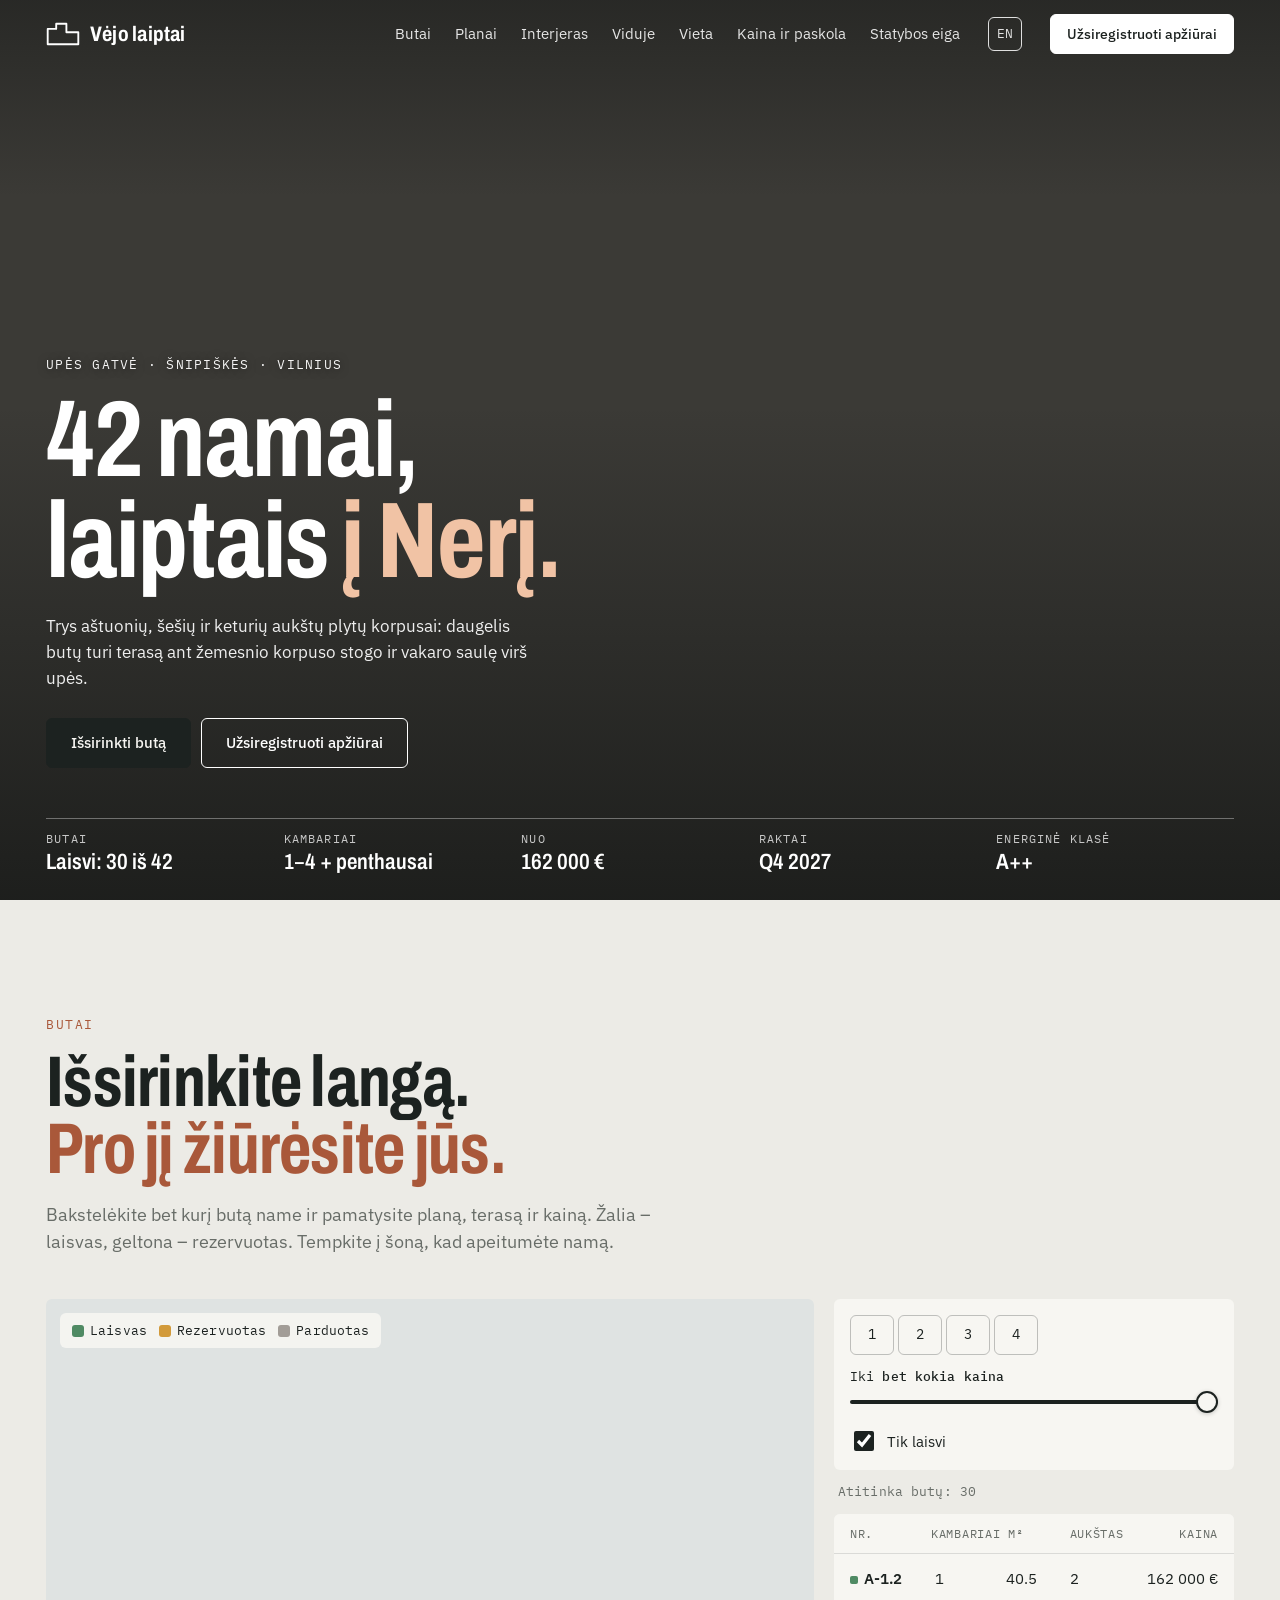
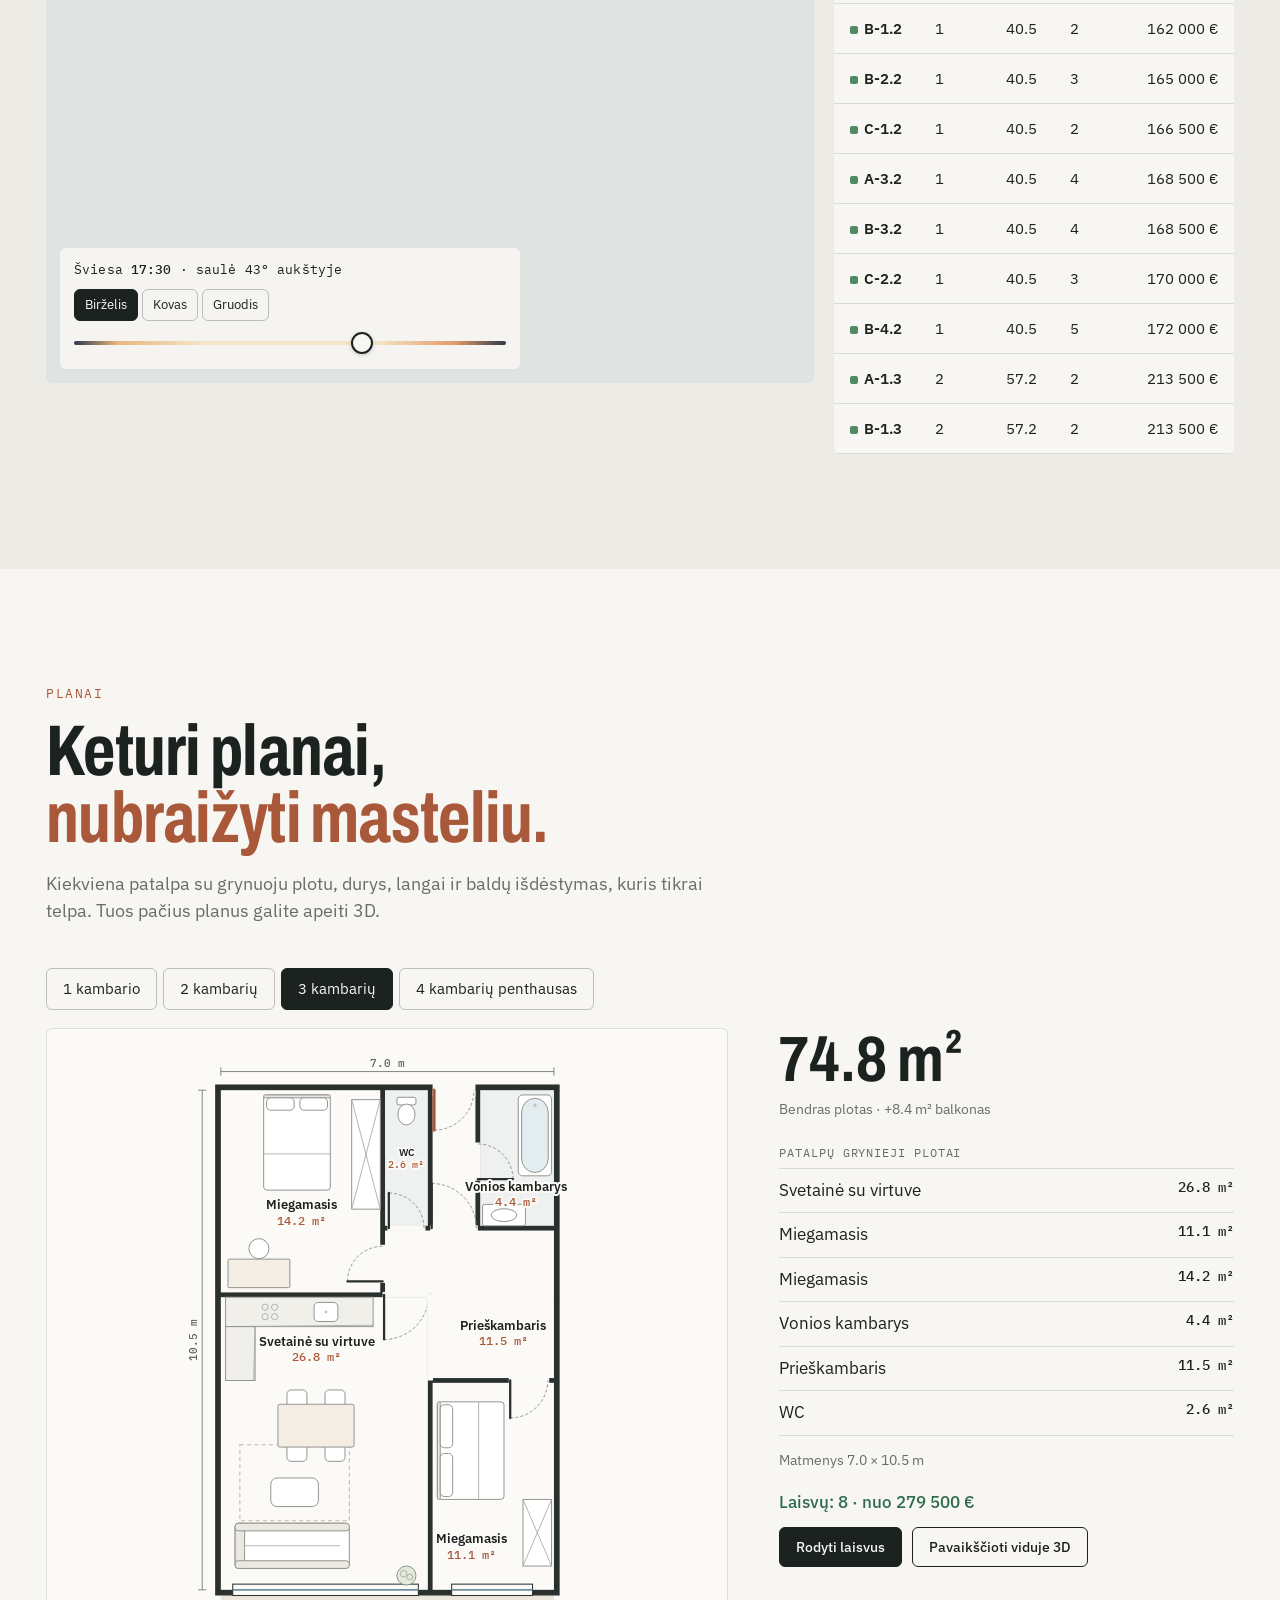
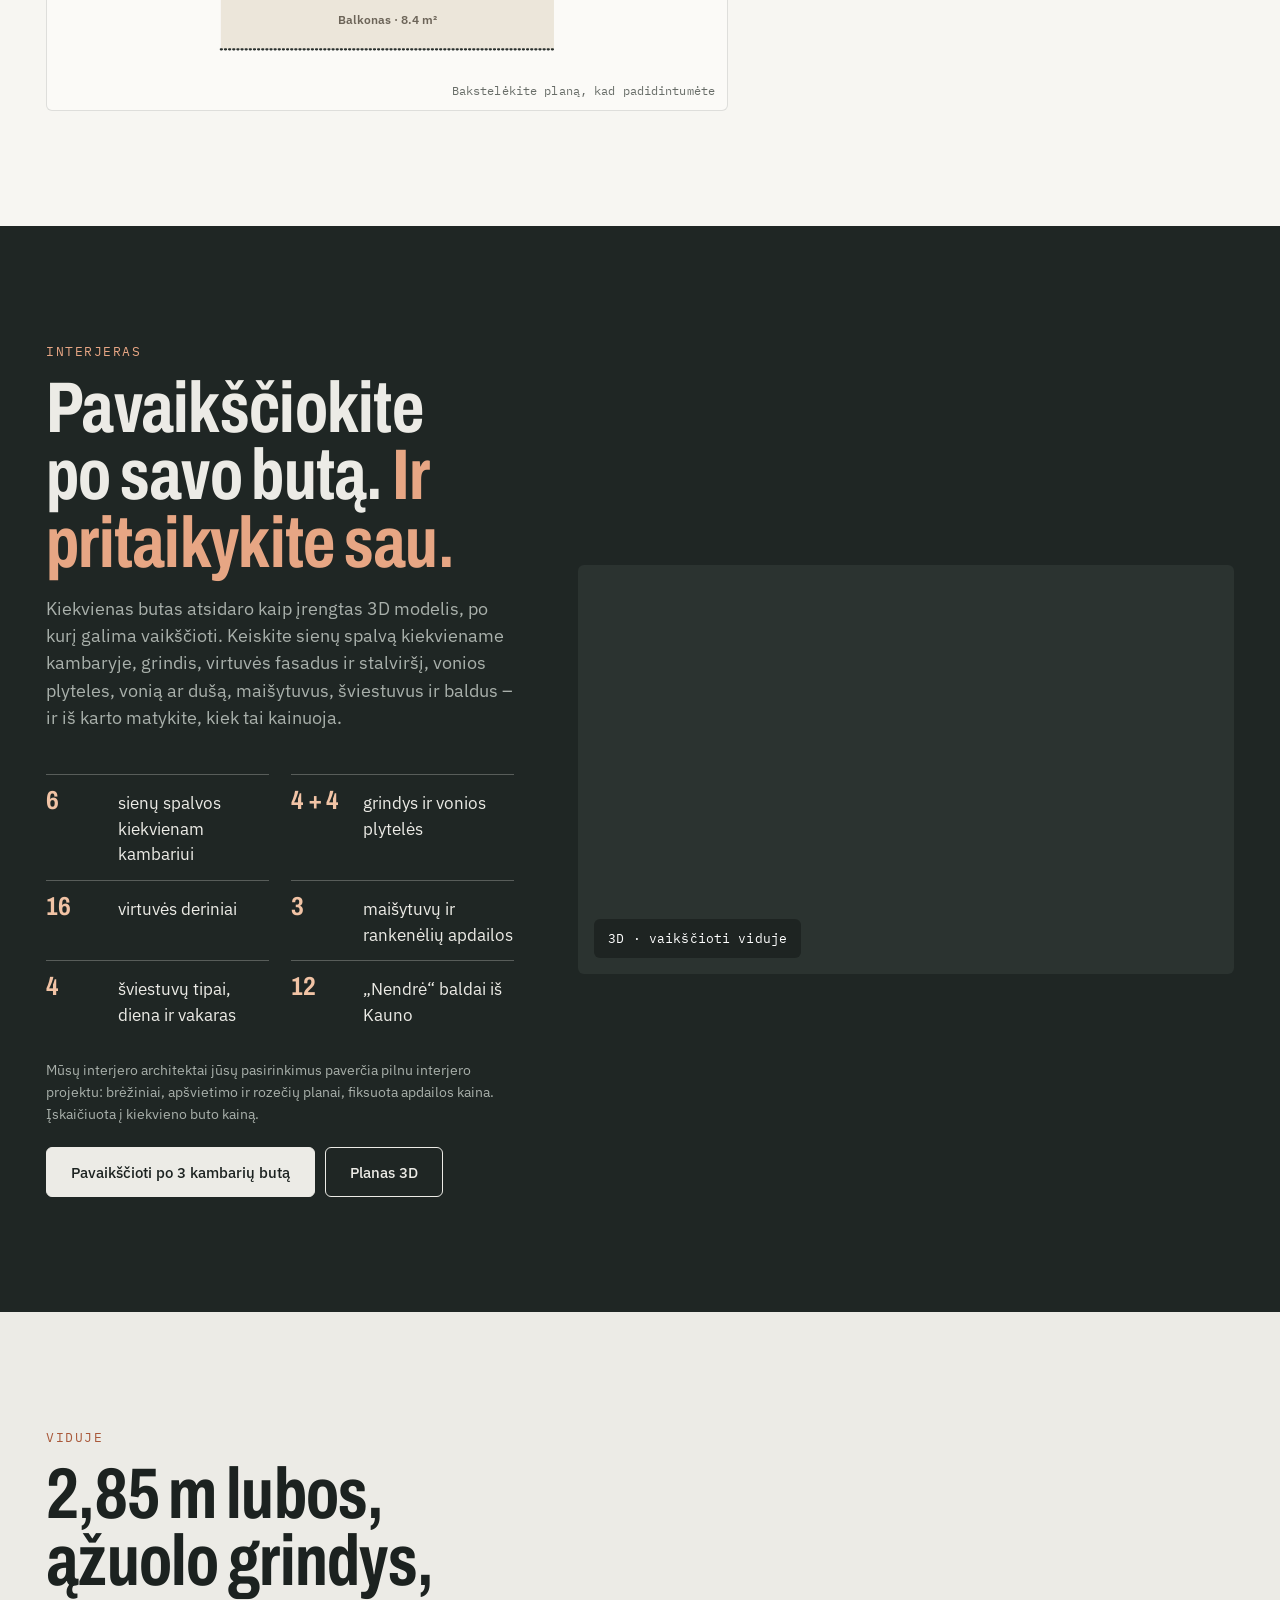
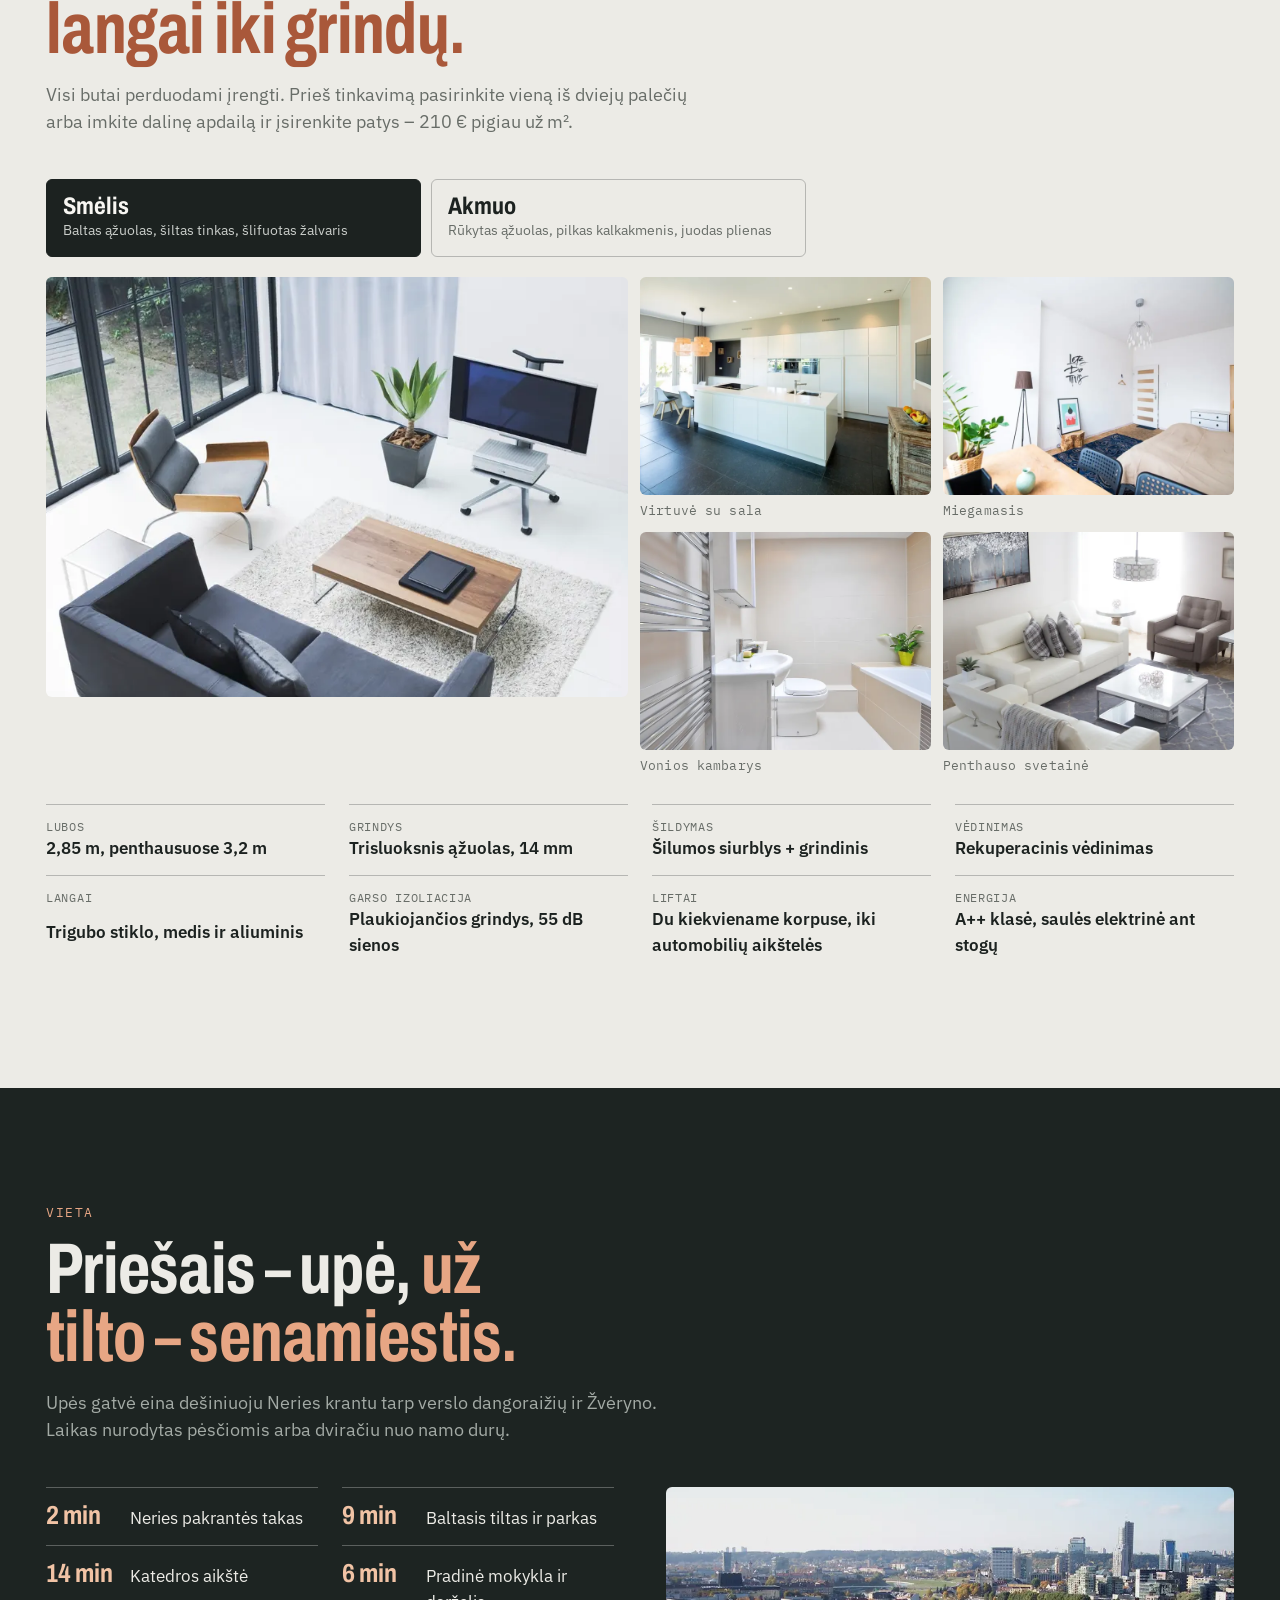
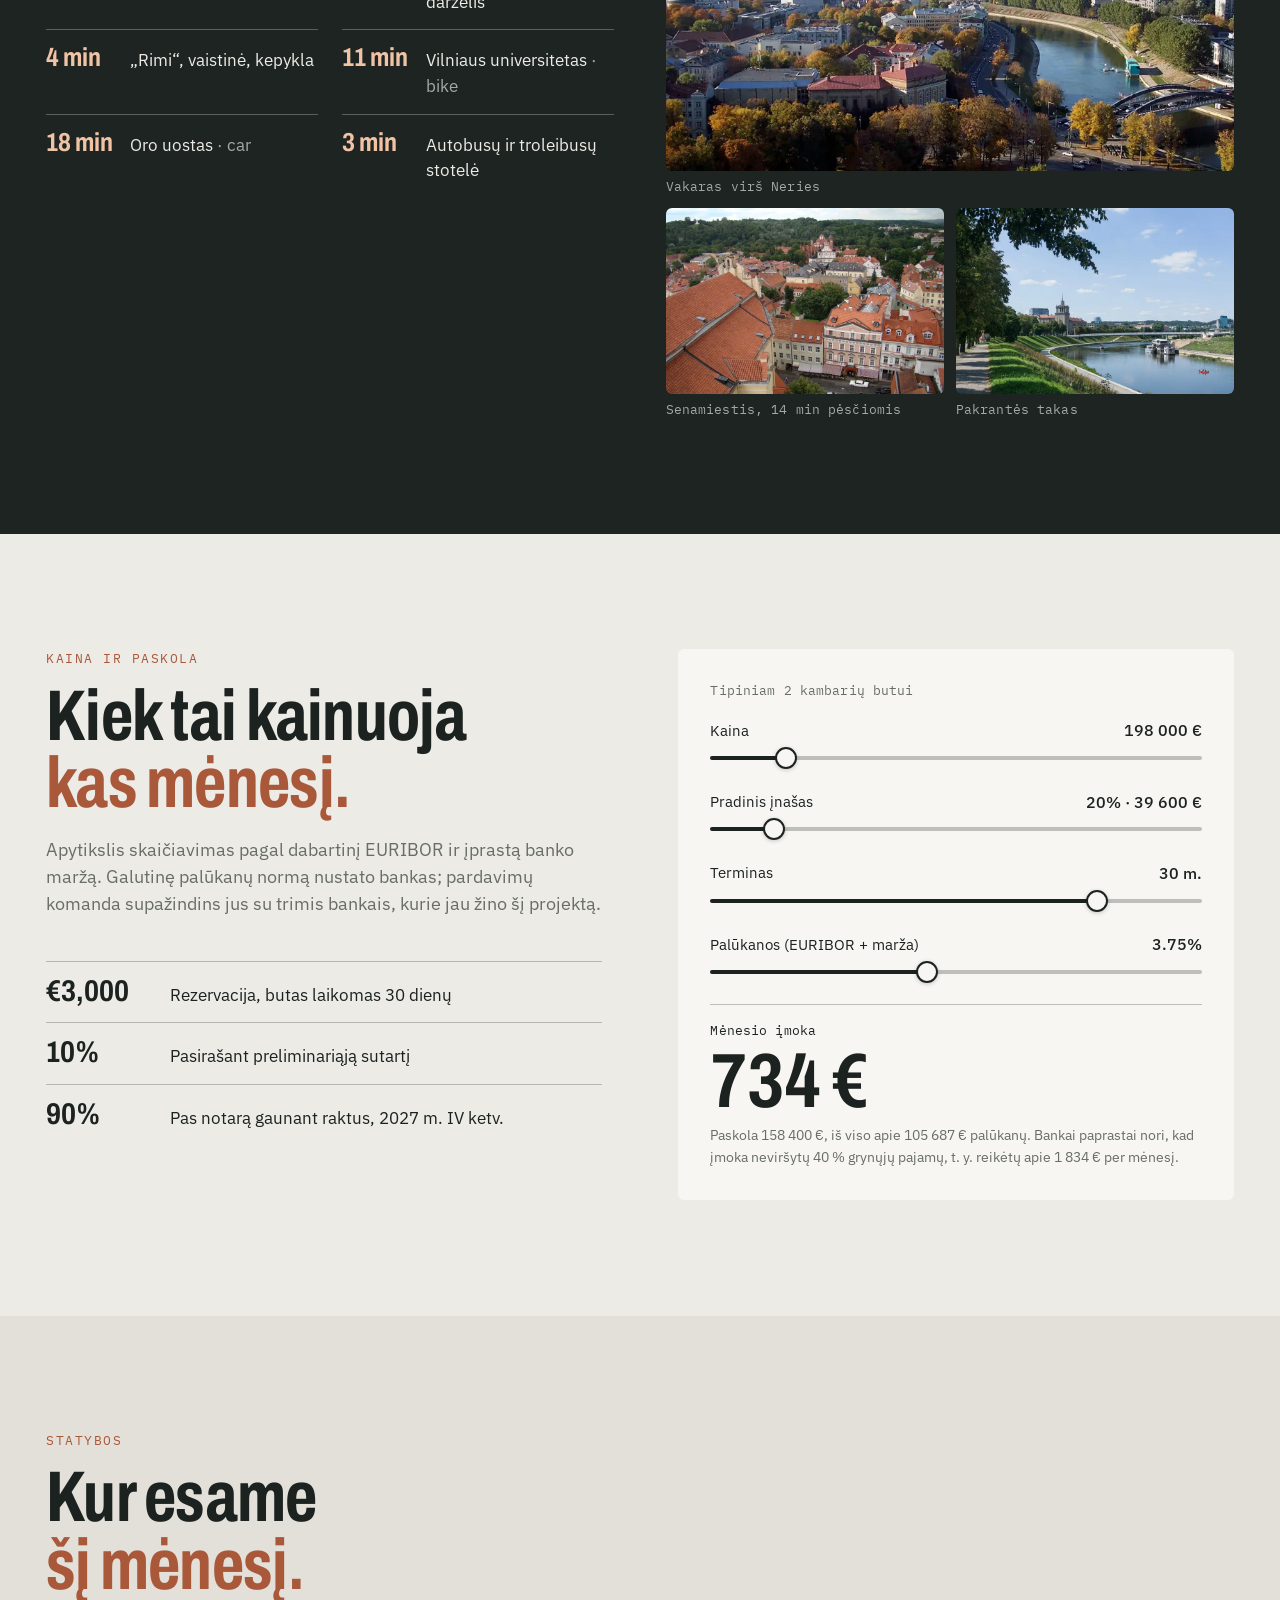
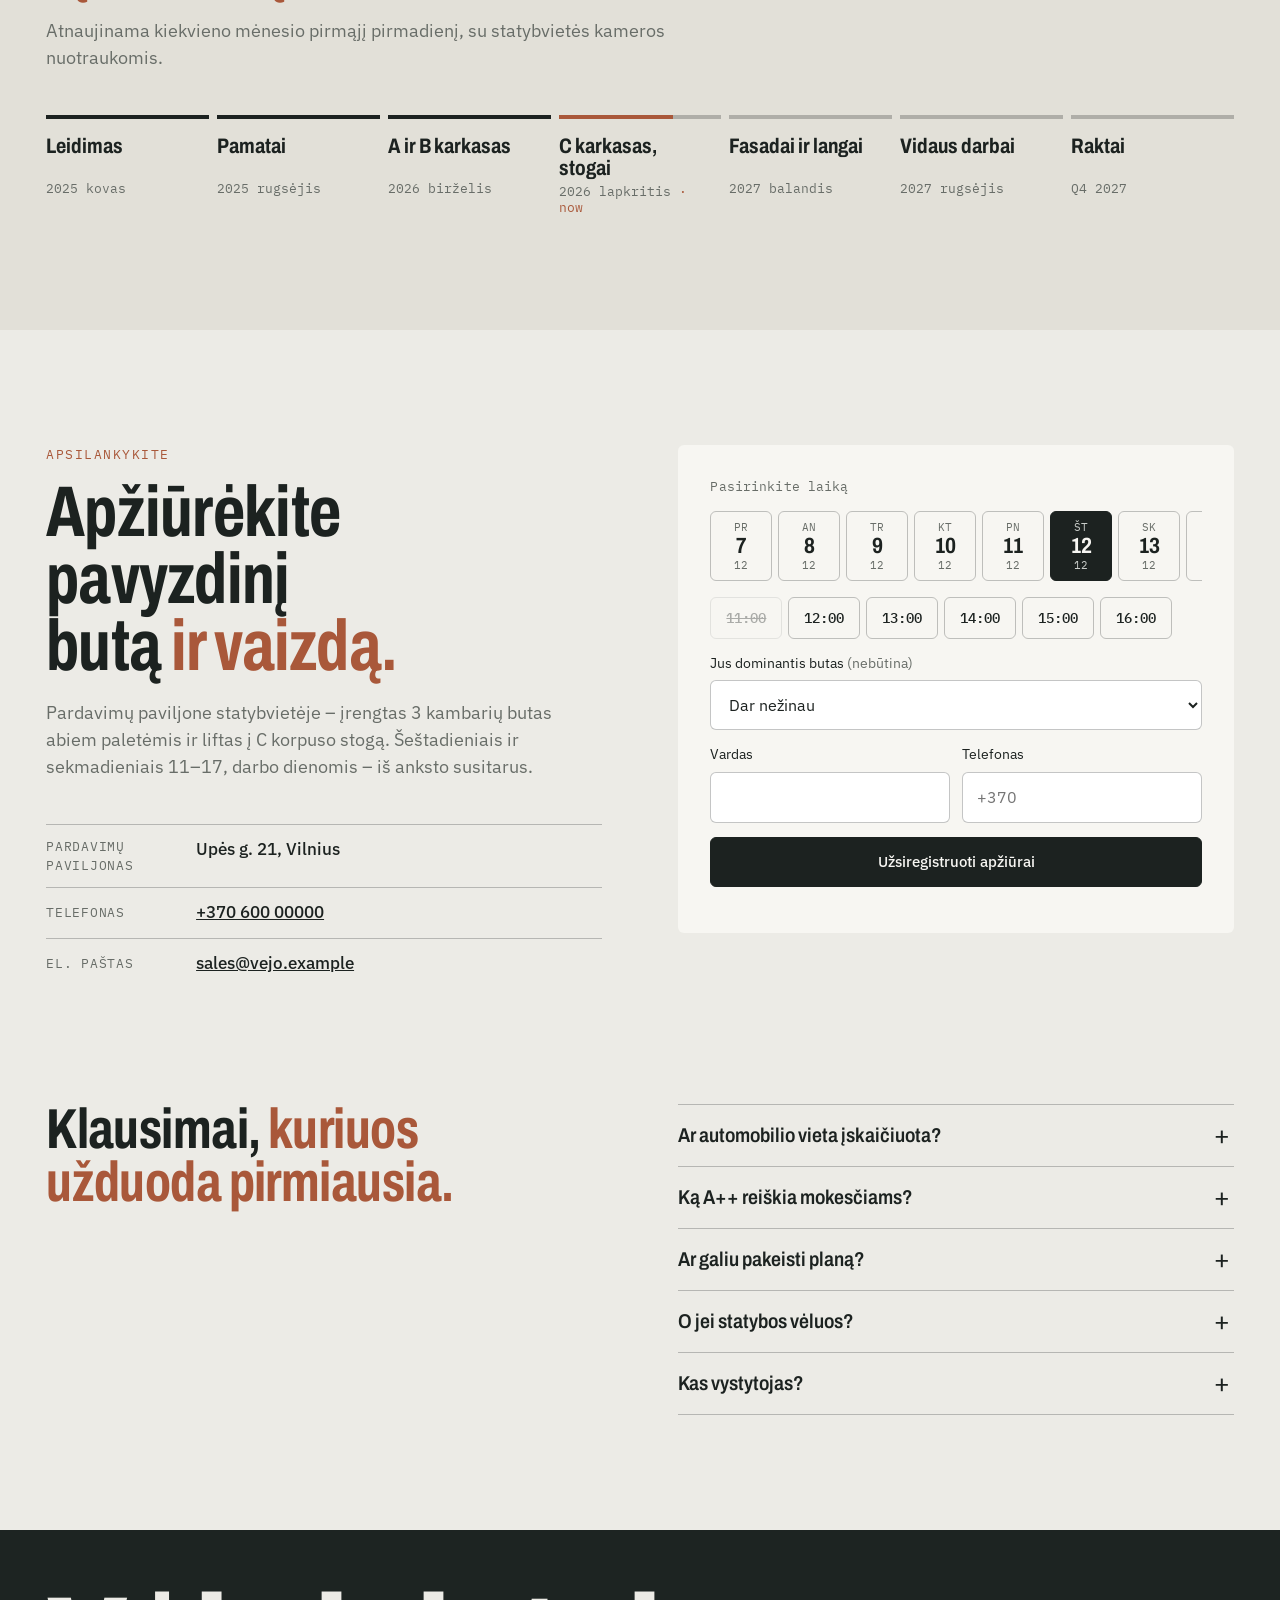
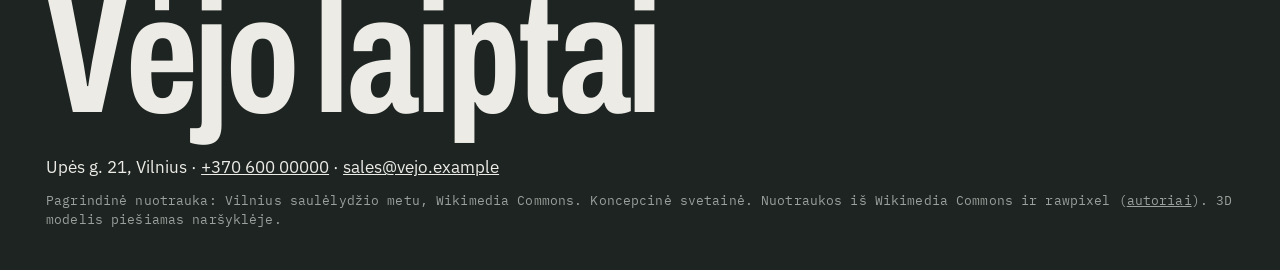
==== commit d58efe16: "Measured 2D floor plans for all layouts (section + unit card + full screen), armchair upholstery opt" ====
--- a/lt/index.html
+++ b/lt/index.html
@@ -26,12 +26,12 @@
 <header class="nav" data-nav>
   <div class="wrap nav__bar">
     <a class="logo" href="#top" aria-label="Vėjo laiptai, pradžia"><svg viewBox="0 0 40 28" aria-hidden="true"><path d="M2 26V8h10v-6h12v10h14v14z" fill="none" stroke="currentColor" stroke-width="2.2" stroke-linejoin="round"/></svg><span>Vėjo laiptai</span></a>
-    <nav class="nav__links" aria-label="Pagrindinis meniu"><a href="#apartments">Butai</a><a href="#design">Interjeras</a><a href="#inside">Viduje</a><a href="#location">Vieta</a><a href="#price">Kaina ir paskola</a><a href="#progress">Statybos eiga</a></nav>
+    <nav class="nav__links" aria-label="Pagrindinis meniu"><a href="#apartments">Butai</a><a href="#plans">Planai</a><a href="#design">Interjeras</a><a href="#inside">Viduje</a><a href="#location">Vieta</a><a href="#price">Kaina ir paskola</a><a href="#progress">Statybos eiga</a></nav>
     <a class="lang mono" href="../" hreflang="en" lang="en" aria-label="English">EN</a>
     <a class="btn btn--sm nav__cta" href="#visit">Užsiregistruoti apžiūrai</a>
     <button class="nav__menu" type="button" aria-expanded="false" aria-controls="sheet" data-menu data-open="Meniu" data-close="Uždaryti">Meniu</button>
   </div>
-  <div class="sheet" id="sheet" data-sheet><a href="#apartments">Butai</a><a href="#design">Interjeras</a><a href="#inside">Viduje</a><a href="#location">Vieta</a><a href="#price">Kaina ir paskola</a><a href="#progress">Statybos eiga</a><a href="#visit">Užsiregistruoti apžiūrai</a><a class="sheet__lang mono" href="../" hreflang="en" lang="en">English</a></div>
+  <div class="sheet" id="sheet" data-sheet><a href="#apartments">Butai</a><a href="#plans">Planai</a><a href="#design">Interjeras</a><a href="#inside">Viduje</a><a href="#location">Vieta</a><a href="#price">Kaina ir paskola</a><a href="#progress">Statybos eiga</a><a href="#visit">Užsiregistruoti apžiūrai</a><a class="sheet__lang mono" href="../" hreflang="en" lang="en">English</a></div>
 </header>
 
 <main id="top">
@@ -77,6 +77,7 @@
           <p class="mono unit__st" data-u-status></p>
           <h3 data-u-title></h3>
           <p class="unit__sub" data-u-sub></p>
+          <button type="button" class="unit__lay" data-u-layout></button>
           <dl class="unit__dl">
             <div><dt>Plotas</dt><dd data-u-area></dd></div><div><dt>Lauke</dt><dd data-u-terr></dd></div>
             <div><dt>Aukštas</dt><dd data-u-floor></dd></div><div><dt>Langai į</dt><dd data-u-or></dd></div>
@@ -102,6 +103,16 @@
     </div>
   </section>
 
+
+  <!-- layouts -->
+  <section class="sec sec--plans" id="plans" aria-labelledby="pl-h">
+    <div class="wrap head"><p class="label mono">Planai</p><h2 id="pl-h">Keturi planai, <em>nubraižyti masteliu.</em></h2><p>Kiekviena patalpa su grynuoju plotu, durys, langai ir baldų išdėstymas, kuris tikrai telpa. Tuos pačius planus galite apeiti 3D.</p></div>
+    <div class="wrap plans">
+      <div class="plans__tabs" role="tablist" data-pl-tabs></div>
+      <div class="plans__body"><button type="button" class="plans__fig" data-pl-fig aria-label="Atidaryti planą visu dydžiu"></button><div class="plans__info" data-pl-info></div></div>
+    </div>
+  </section>
+  <div class="plbox" data-plbox hidden role="dialog" aria-modal="true" aria-label="Planas"><button type="button" class="plbox__x" data-plbox-x aria-label="Uždaryti">×</button><div class="plbox__in" data-plbox-in></div></div>
 
   <!-- interior design -->
   <section class="sec sec--design" id="design" aria-labelledby="ds-h">
--- a/vejo.css
+++ b/vejo.css
@@ -443,3 +443,62 @@
 @media (max-width:639px){.dlist{grid-template-columns:1fr}.stcards{grid-template-columns:1fr 1fr}.stc b{font-size:19px}}
 
 @media (prefers-reduced-motion:reduce){*{transition-duration:.01ms!important;animation:none!important}html{scroll-behavior:auto}}
+
+/* layouts */
+.sec--plans{background:var(--paper)}
+.plans__tabs{display:flex;gap:6px;overflow-x:auto;scrollbar-width:none;margin-bottom:18px;-webkit-overflow-scrolling:touch}
+.plans__tabs::-webkit-scrollbar{display:none}
+.plans__tabs button{flex:none;min-height:42px;padding:0 16px;border-radius:var(--r);border:1px solid var(--line2);background:transparent;cursor:pointer;font-size:14.5px;white-space:nowrap}
+.plans__tabs button[aria-selected=true]{background:var(--ink);border-color:var(--ink);color:var(--paper)}
+.plans__body{display:grid;grid-template-columns:minmax(0,1.5fr) minmax(0,1fr);gap:clamp(20px,4vw,64px);align-items:start}
+.plans__fig{position:relative;display:block;width:100%;padding:clamp(10px,2vw,26px);border:1px solid var(--line);border-radius:var(--r);background:#fbfaf7;cursor:zoom-in}
+.plans__fig .plan-svg{max-height:min(70vh,720px);margin:0 auto}
+.plans__zoom{position:absolute;right:12px;bottom:10px;color:var(--muted);font-size:11.5px}
+.plans__area{font:700 64px/1 var(--head);font-stretch:78%}
+.plans__area span{display:block;margin-top:8px;font:400 14px/1.4 var(--sans);color:var(--muted)}
+.plans__t{margin:24px 0 6px;color:var(--muted);text-transform:uppercase;letter-spacing:.08em;font-size:11.5px}
+.plans__rooms{list-style:none;margin:0 0 14px;padding:0}
+.plans__rooms li{display:flex;justify-content:space-between;gap:12px;padding:9px 0;border-top:1px solid var(--line)}
+.plans__rooms li:last-child{border-bottom:1px solid var(--line)}
+.plans__rooms b{font:500 14px var(--mono)}
+.plans__free{margin:18px 0 12px;font-weight:500;color:var(--green)}
+@media (max-width:860px){.plans__body{grid-template-columns:minmax(0,1fr)}.plans__fig .plan-svg{max-height:none}.plans__area{font-size:52px}}
+/* the drawing */
+.plan-svg{display:block;width:100%;height:auto;font-family:var(--sans)}
+.plan-svg .p-wall{fill:#2a302d}
+.plan-svg .p-room{fill:#fbfaf7}
+.plan-svg .p-wet{fill:#eef1f0}
+.plan-svg .p-out{fill:#ece6da}
+.plan-svg .p-rail{stroke:#2a302d;stroke-width:2.2;stroke-dasharray:1 3;stroke-linecap:round}
+.plan-svg .p-win{fill:#fbfaf7;stroke:#2a302d;stroke-width:1}
+.plan-svg .p-glass{stroke:#6f8fa0;stroke-width:1.6}
+.plan-svg .p-arc{fill:none;stroke:#8d918d;stroke-width:.9;stroke-dasharray:3 2}
+.plan-svg .p-leaf{stroke:#2a302d;stroke-width:2.2;stroke-linecap:round}
+.plan-svg .p-entry{stroke:var(--brick);stroke-width:3}
+.plan-svg .p-f{fill:#fff;stroke:#8a8f8a;stroke-width:.9}
+.plan-svg .p-dark{fill:#ebe8e1}
+.plan-svg .p-top{fill:#f3ede3}
+.plan-svg .p-kit{fill:#f1efea}
+.plan-svg .p-water{fill:#e3edf0}
+.plan-svg .p-plant{fill:#e4ebdd;stroke:#7e927a}
+.plan-svg .p-fl{fill:none;stroke:#a3a7a2;stroke-width:.8}
+.plan-svg .p-rug{fill:none;stroke:#c2b8a6;stroke-width:1;stroke-dasharray:4 3}
+.plan-svg .p-lab text{text-anchor:middle;paint-order:stroke;stroke:#fbfaf7;stroke-width:4px;stroke-linejoin:round}
+.plan-svg .p-n{font:600 12.5px var(--sans);fill:#1c2220}
+.plan-svg .p-a{font:500 11.5px var(--mono);fill:var(--brick)}
+.plan-svg .sm .p-n{font-size:10px}.plan-svg .sm .p-a{font-size:9.5px}
+.plan-svg .p-outlab{text-anchor:middle;font-size:11.5px;fill:#6c6458}
+.plan-svg .p-dim line{stroke:#7a7f7a;stroke-width:.9}
+.plan-svg .p-dim text{font:500 11px var(--mono);fill:#5d625e;text-anchor:middle}
+/* plan thumbnail in the unit card */
+.unit__lay{display:grid;grid-template-columns:64px 1fr;gap:10px;align-items:center;width:100%;margin:2px 0 4px;padding:6px;border:1px solid var(--line);border-radius:var(--r);background:#fbfaf7;cursor:zoom-in;text-align:left}
+.unit__lay .plan-svg{width:64px}
+.unit__lay span{color:var(--muted);font-size:11.5px}
+/* full-size plan */
+.plbox{position:fixed;inset:0;z-index:400;background:rgba(20,24,22,.62);display:grid;place-items:center;padding:16px;opacity:0;transition:opacity .2s}
+.plbox.on{opacity:1}
+.plbox__in{width:min(100%,920px);max-height:calc(100dvh - 32px);overflow:auto;background:#fbfaf7;border-radius:var(--r);padding:clamp(14px,3vw,30px);overscroll-behavior:contain;touch-action:pan-x pan-y pinch-zoom}
+.plbox__in .plan-svg{max-height:calc(100dvh - 120px);margin:0 auto}
+.plbox__in>p{margin-bottom:10px;color:var(--muted)}
+.plbox__x{position:fixed;top:12px;right:12px;z-index:2;width:46px;height:46px;border-radius:50%;border:0;background:var(--paper);font-size:26px;line-height:1;cursor:pointer}
+@media (max-width:640px){.plbox{padding:0}.plbox__in{max-height:100dvh;height:100dvh;border-radius:0;padding:64px 10px 20px}.plbox__in .plan-svg{max-height:none}}
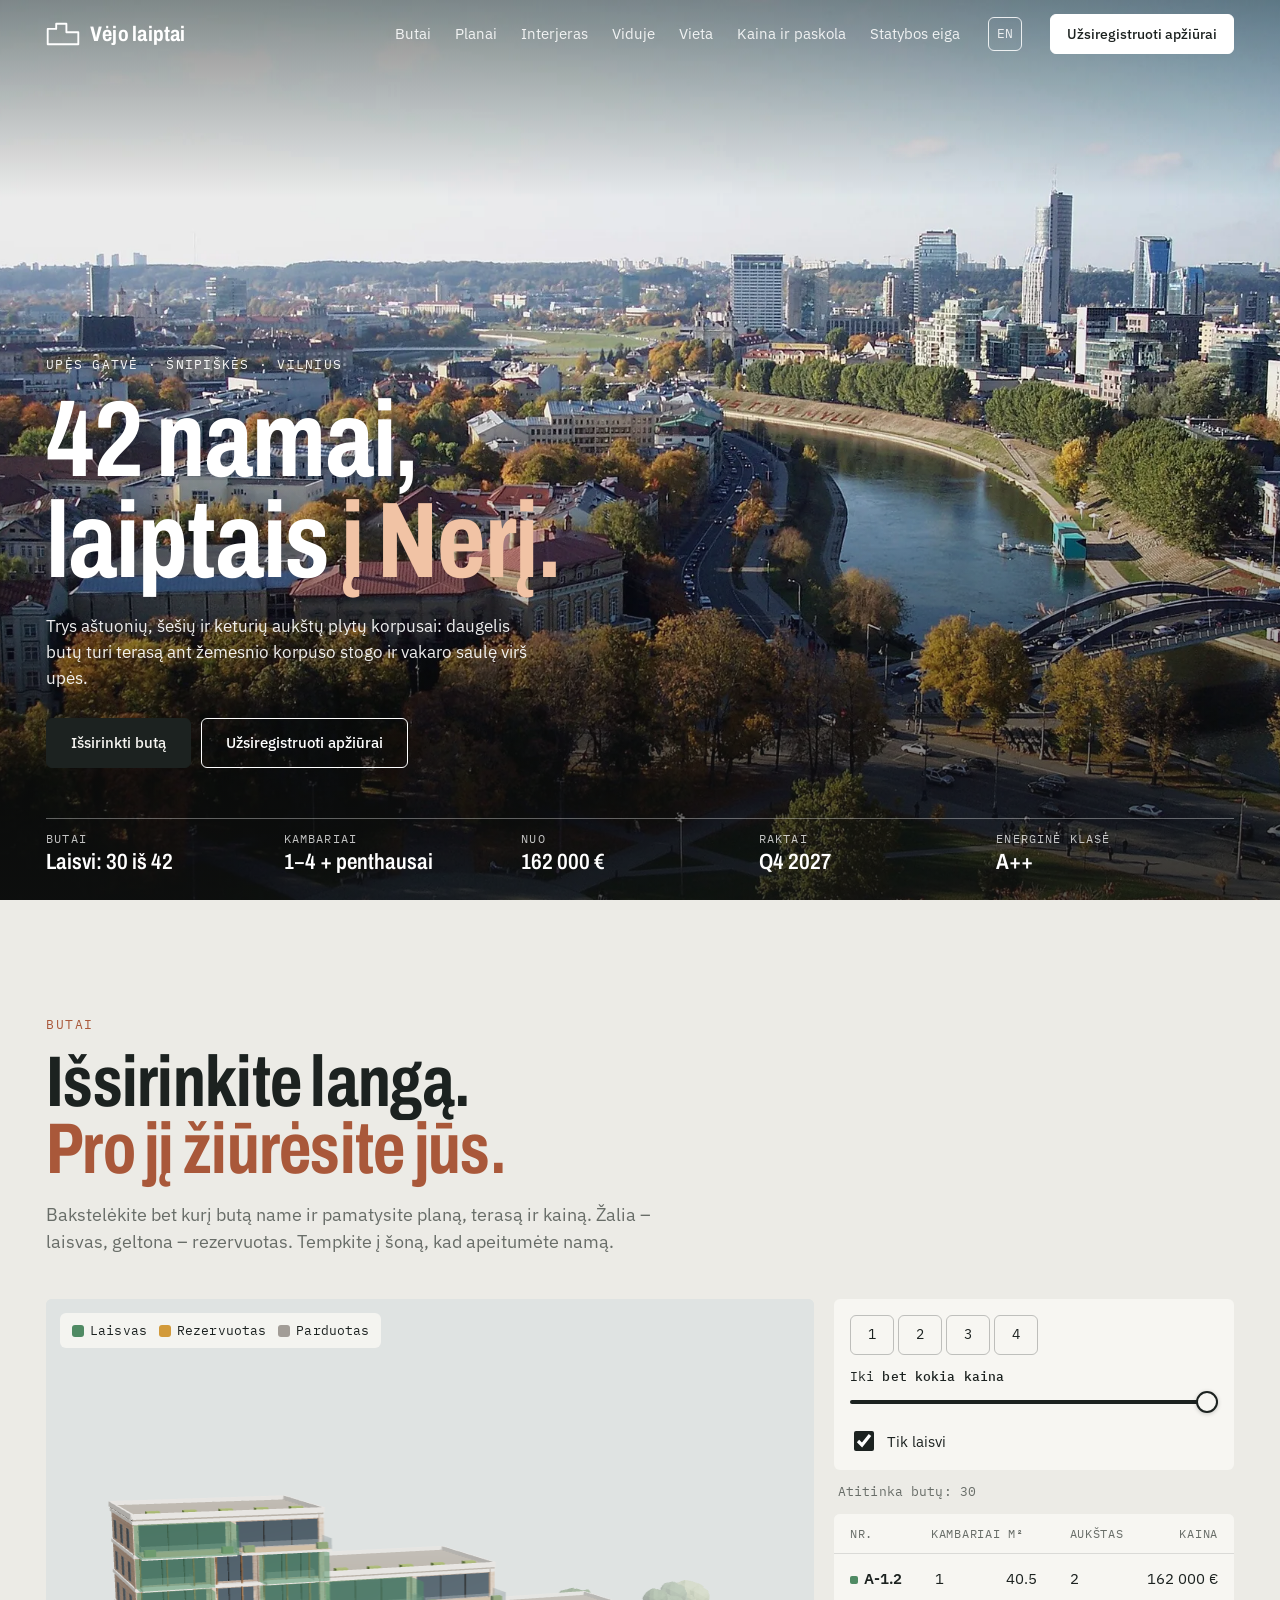
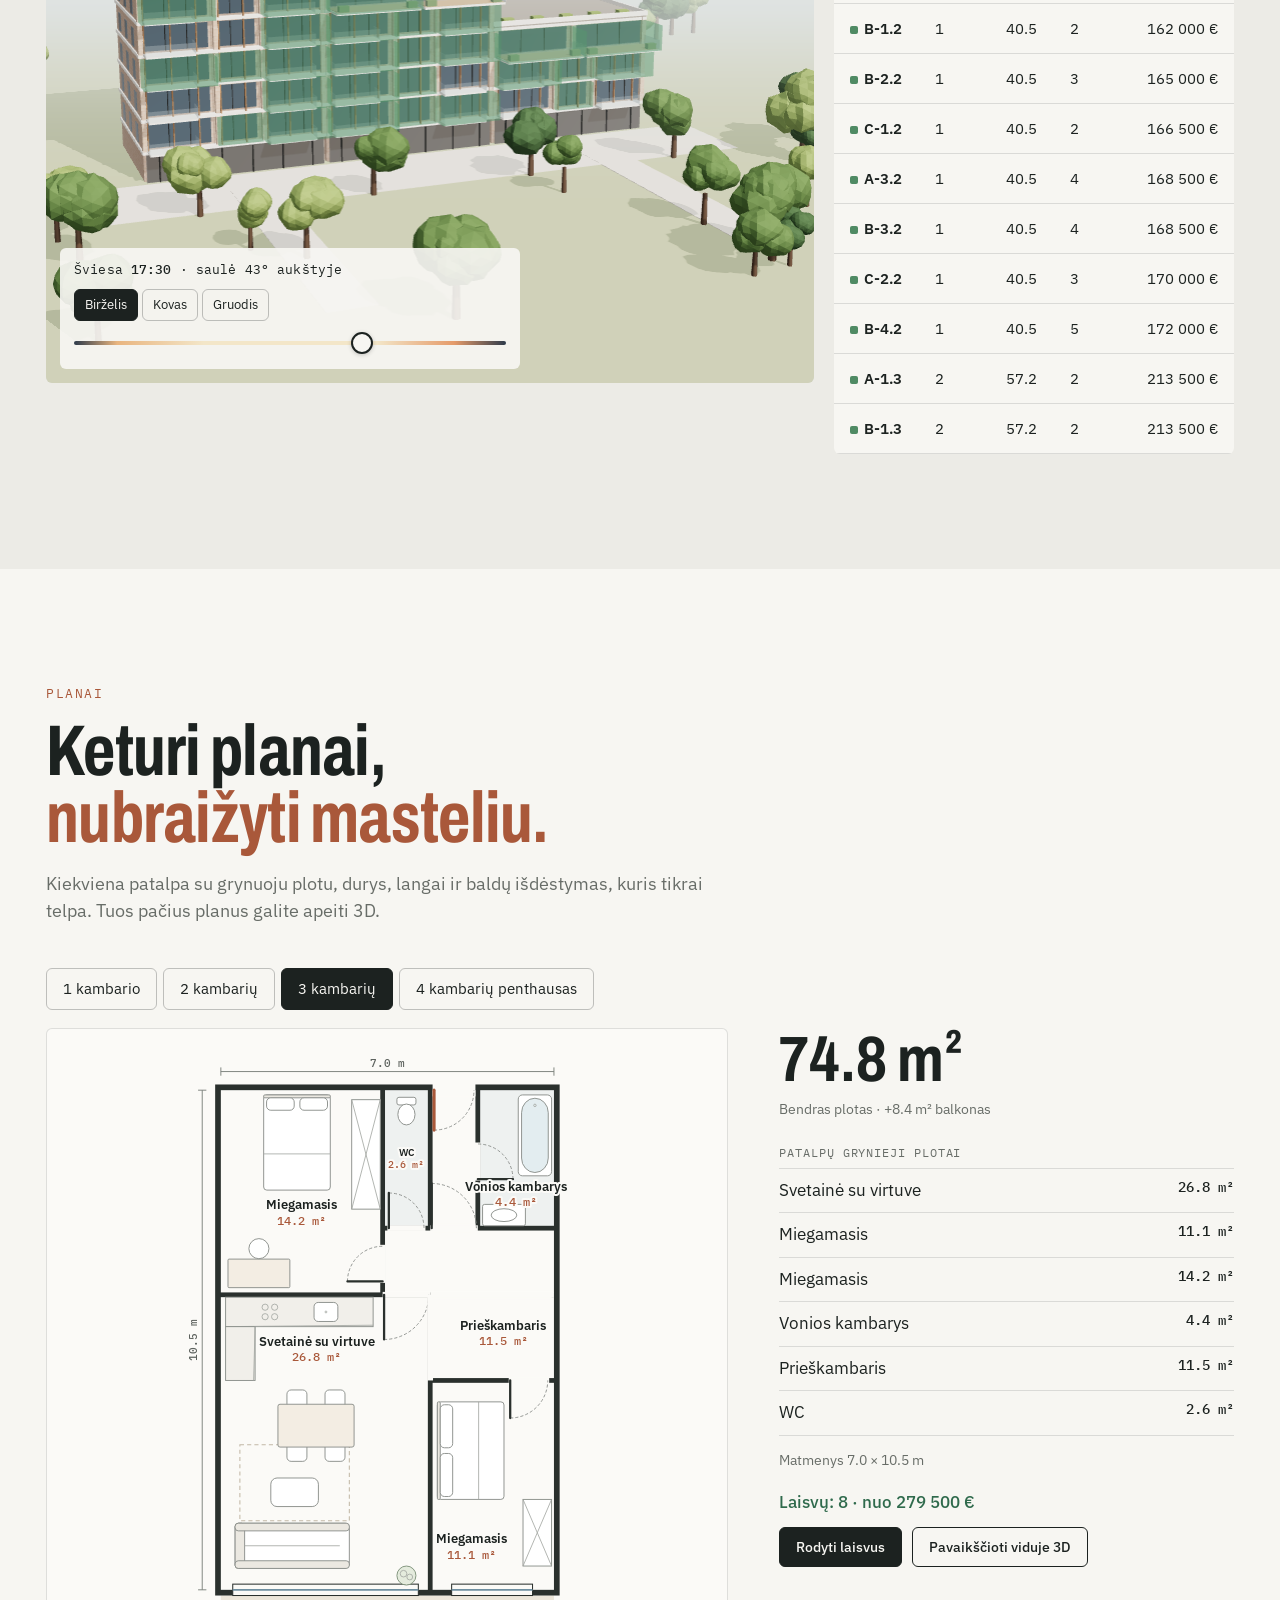
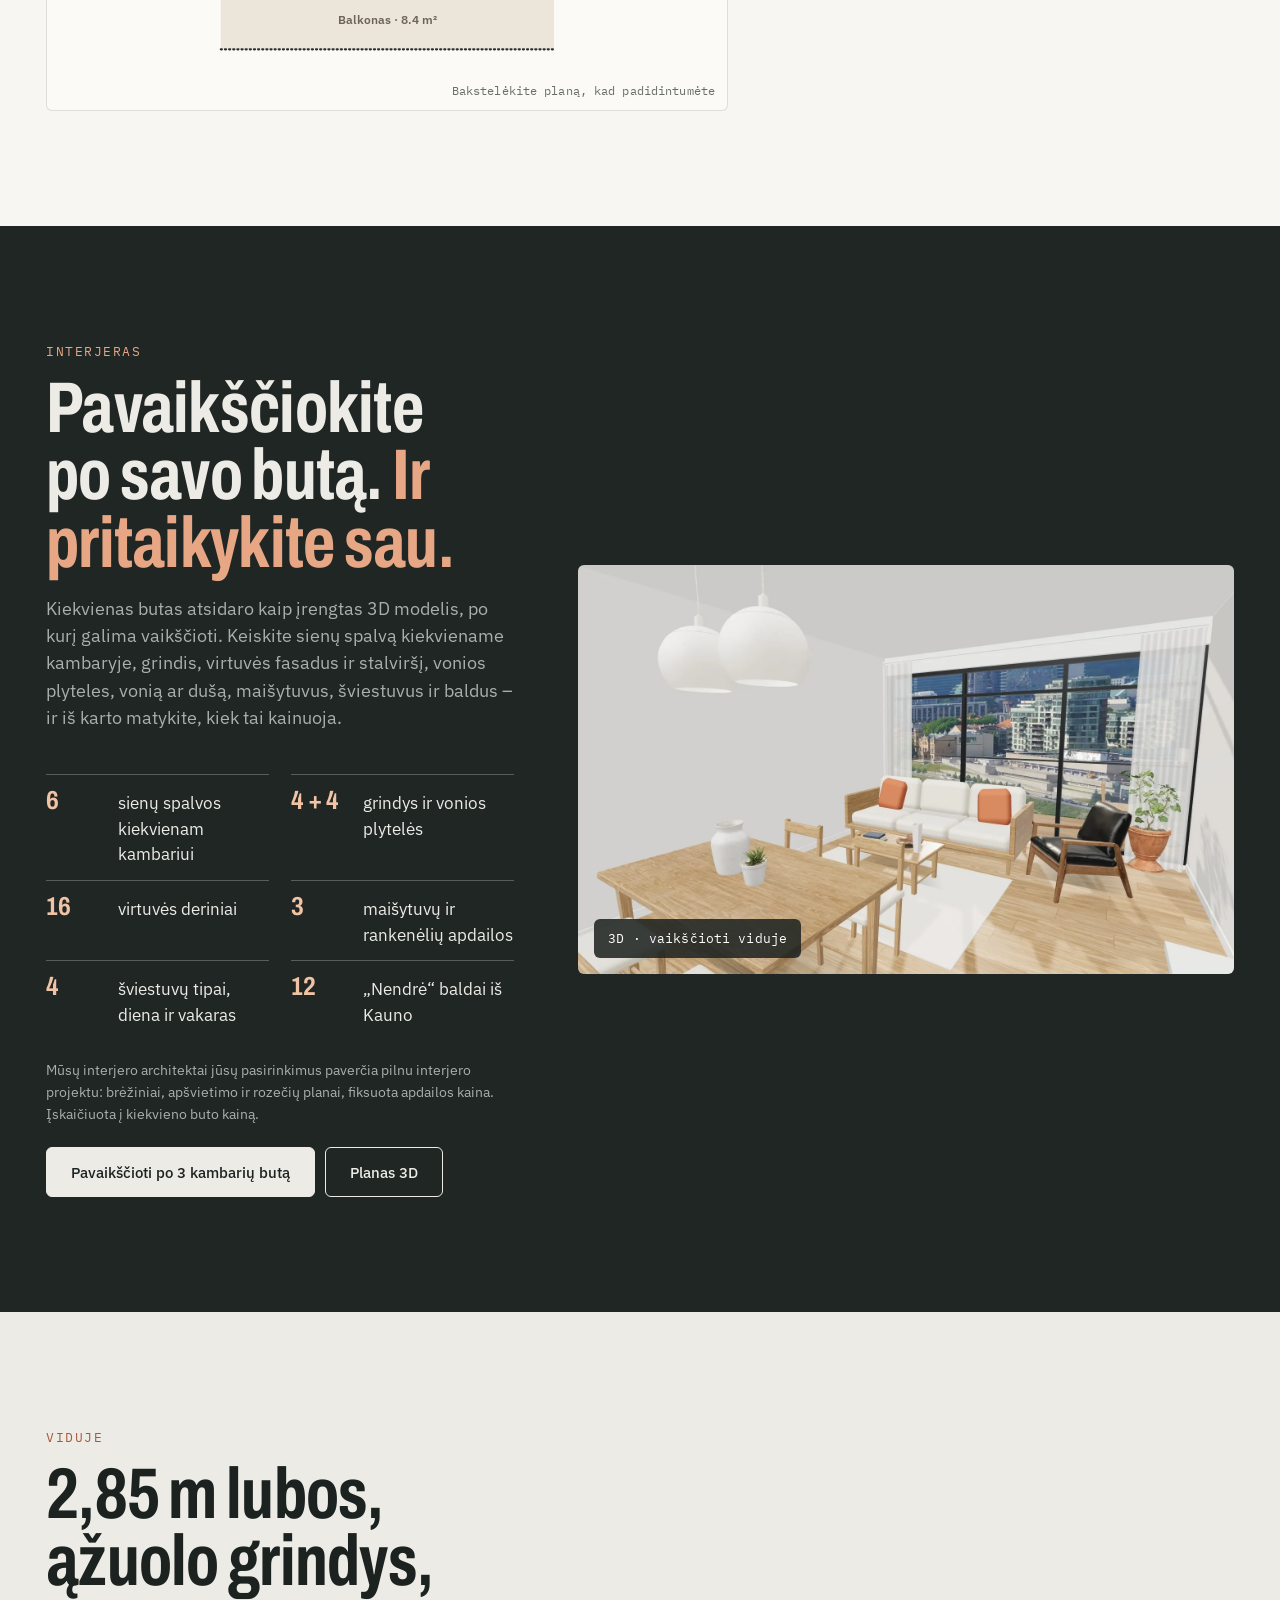
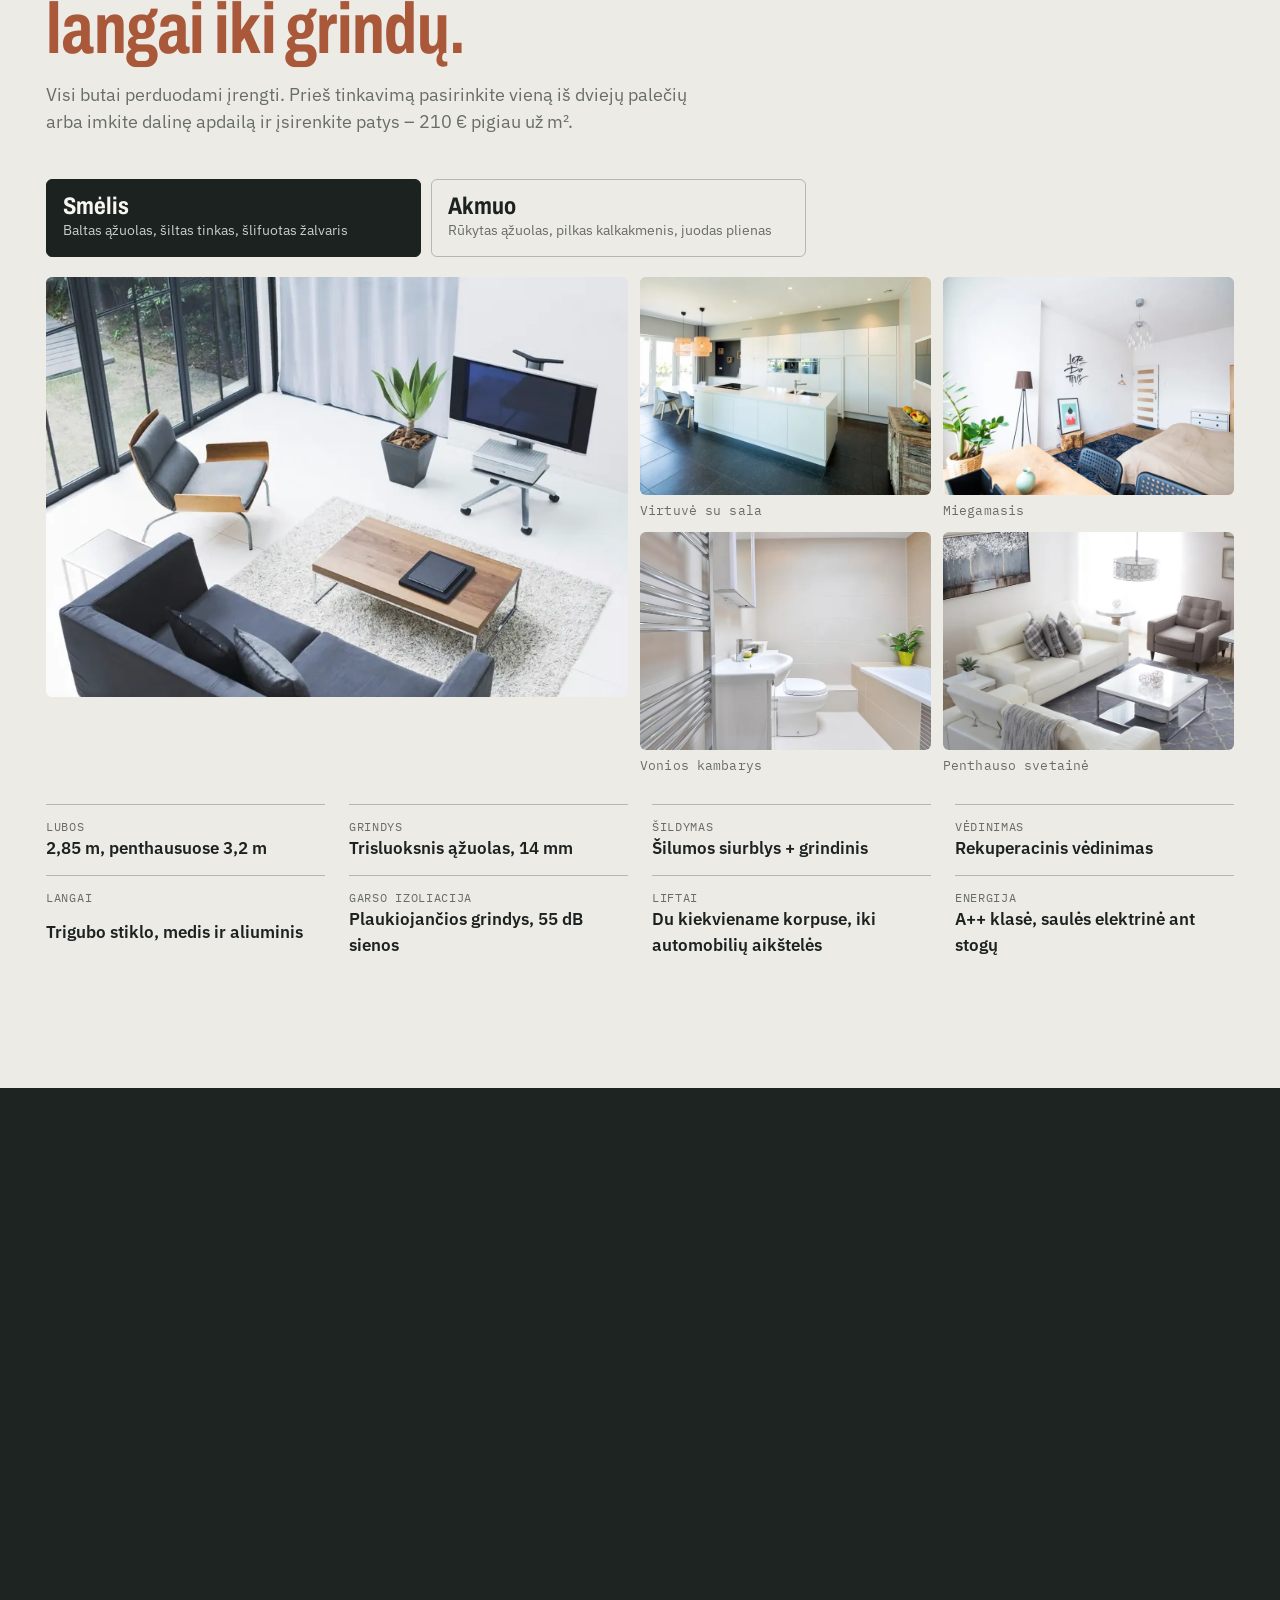
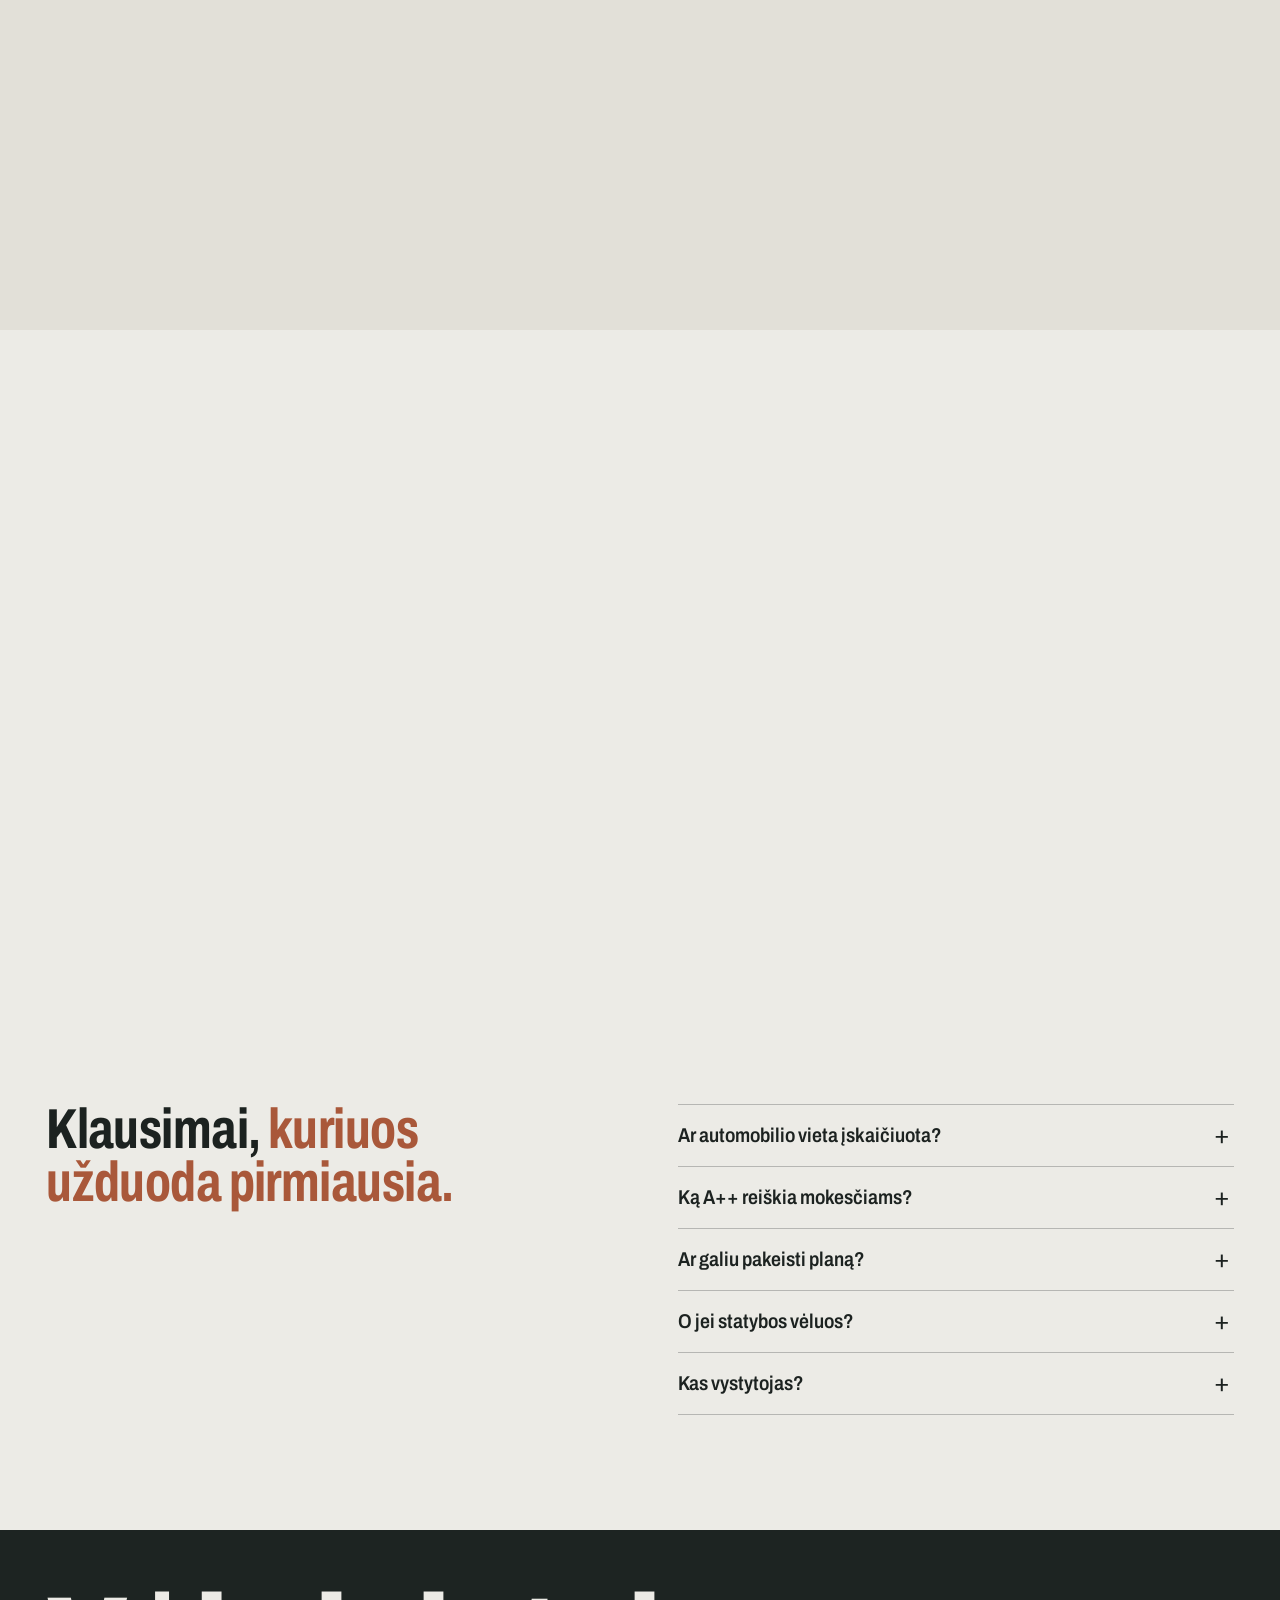
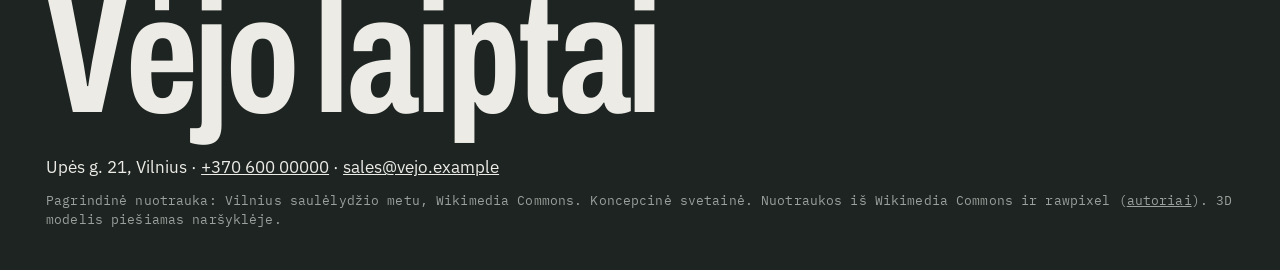
==== commit 36706de3: "Perf: no forced layout on load (nav via observer), 3D built in smaller gated steps (450 ms rest), ph" ====
--- a/lt/index.html
+++ b/lt/index.html
@@ -20,7 +20,7 @@
 <link rel="preload" as="image" imagesrcset="../img/hero-1200.webp 1200w, ../img/hero-1800.webp 1800w" imagesizes="100vw" media="(min-width: 701px)">
 <script type="importmap">{"imports":{"three":"../lib/three.module.min.js"}}</script>
 <script>(function(){var d=document.documentElement;if(matchMedia('(max-width: 1023px), (pointer: coarse)').matches)d.classList.add('touch');d.classList.add('js')})()</script>
-<link rel="stylesheet" href="../vejo.css">
+<link rel="stylesheet" href="../vejo.css?v=20261118d">
 </head>
 <body>
 <header class="nav" data-nav>
@@ -147,11 +147,11 @@
         <button role="tab" aria-selected="false" data-pal="akmuo"><b>Akmuo</b><span>Rūkytas ąžuolas, pilkas kalkakmenis, juodas plienas</span></button>
       </div>
       <ul class="gal" data-swipe data-gallery>
-        <li><button type="button" data-open="0"><img src="../img/living-800.webp" srcset="../img/living-800.webp 800w, ../img/living-1600.webp 1024w" sizes="(max-width: 1023px) 80vw, 40vw" alt="Šviesi svetainė su langais iki grindų" loading="lazy" decoding="async"></button><p class="mono">Svetainė, 3 kambarių butas</p></li>
-        <li><button type="button" data-open="1"><img src="../img/kitchen2-800.webp" srcset="../img/kitchen2-800.webp 800w, ../img/kitchen2-1600.webp 1024w" sizes="(max-width: 1023px) 80vw, 30vw" alt="Balta virtuvė su sala" loading="lazy" decoding="async"></button><p class="mono">Virtuvė su sala</p></li>
-        <li><button type="button" data-open="2"><img src="../img/bedroom2-800.webp" srcset="../img/bedroom2-800.webp 800w, ../img/bedroom2-1600.webp 960w" sizes="(max-width: 1023px) 80vw, 30vw" alt="Šviesus miegamasis su medinėmis grindimis" loading="lazy" decoding="async"></button><p class="mono">Miegamasis</p></li>
-        <li><button type="button" data-open="3"><img src="../img/bath-800.webp" srcset="../img/bath-800.webp 800w, ../img/bath-1600.webp 1024w" sizes="(max-width: 1023px) 80vw, 30vw" alt="Vonios kambarys su vonia ir šildomu rankšluosčių džiovintuvu" loading="lazy" decoding="async"></button><p class="mono">Vonios kambarys</p></li>
-        <li><button type="button" data-open="4"><img src="../img/living2-800.webp" srcset="../img/living2-800.webp 800w, ../img/living2-1600.webp 960w" sizes="(max-width: 1023px) 80vw, 30vw" alt="Svetainė su sofa ir foteliais" loading="lazy" decoding="async"></button><p class="mono">Penthauso svetainė</p></li>
+        <li><button type="button" data-open="0"><img src="../img/living-800.webp" srcset="../img/living-800.webp 800w, ../img/living-1000.webp 1000w, ../img/living-1600.webp 1600w" sizes="(max-width: 1023px) min(80vw, 340px), 40vw" alt="Šviesi svetainė su langais iki grindų" loading="lazy" decoding="async"></button><p class="mono">Svetainė, 3 kambarių butas</p></li>
+        <li><button type="button" data-open="1"><img src="../img/kitchen2-800.webp" srcset="../img/kitchen2-800.webp 800w, ../img/kitchen2-1000.webp 1000w, ../img/kitchen2-1600.webp 1600w" sizes="(max-width: 1023px) min(80vw, 340px), 30vw" alt="Balta virtuvė su sala" loading="lazy" decoding="async"></button><p class="mono">Virtuvė su sala</p></li>
+        <li><button type="button" data-open="2"><img src="../img/bedroom2-800.webp" srcset="../img/bedroom2-800.webp 800w, ../img/bedroom2-1000.webp 1000w, ../img/bedroom2-1600.webp 1600w" sizes="(max-width: 1023px) min(80vw, 340px), 30vw" alt="Šviesus miegamasis su medinėmis grindimis" loading="lazy" decoding="async"></button><p class="mono">Miegamasis</p></li>
+        <li><button type="button" data-open="3"><img src="../img/bath-800.webp" srcset="../img/bath-800.webp 800w, ../img/bath-1000.webp 1000w, ../img/bath-1600.webp 1600w" sizes="(max-width: 1023px) min(80vw, 340px), 30vw" alt="Vonios kambarys su vonia ir šildomu rankšluosčių džiovintuvu" loading="lazy" decoding="async"></button><p class="mono">Vonios kambarys</p></li>
+        <li><button type="button" data-open="4"><img src="../img/living2-800.webp" srcset="../img/living2-800.webp 800w, ../img/living2-1000.webp 1000w, ../img/living2-1600.webp 1600w" sizes="(max-width: 1023px) min(80vw, 340px), 30vw" alt="Svetainė su sofa ir foteliais" loading="lazy" decoding="async"></button><p class="mono">Penthauso svetainė</p></li>
       </ul>
       <div class="dots" data-dots-for="gal"></div>
       <ul class="spec"><li><span>Lubos</span><b>2,85 m, penthausuose 3,2 m</b></li><li><span>Grindys</span><b>Trisluoksnis ąžuolas, 14 mm</b></li><li><span>Šildymas</span><b>Šilumos siurblys + grindinis</b></li><li><span>Vėdinimas</span><b>Rekuperacinis vėdinimas</b></li><li><span>Langai</span><b>Trigubo stiklo, medis ir aliuminis</b></li><li><span>Garso izoliacija</span><b>Plaukiojančios grindys, 55 dB sienos</b></li><li><span>Liftai</span><b>Du kiekviename korpuse, iki automobilių aikštelės</b></li><li><span>Energija</span><b>A++ klasė, saulės elektrinė ant stogų</b></li></ul>
@@ -173,9 +173,9 @@
         <li data-mode="walk"><b>3 min</b><span>Autobusų ir troleibusų stotelė</span></li>
       </ul>
       <div class="loc__pics" data-swipe>
-        <figure><img src="../img/evening-800.webp" srcset="../img/evening-800.webp 800w, ../img/evening-1600.webp 1600w" sizes="(max-width: 1023px) 80vw, 33vw" alt="Vilnius ir Neris saulėlydžio metu" loading="lazy" decoding="async"><figcaption class="mono">Vakaras virš Neries</figcaption></figure>
-        <figure><img src="../img/oldtown-800.webp" srcset="../img/oldtown-800.webp 800w, ../img/oldtown-1600.webp 1600w" sizes="(max-width: 1023px) 80vw, 33vw" alt="Raudoni Vilniaus senamiesčio stogai" loading="lazy" decoding="async"><figcaption class="mono">Senamiestis, 14 min pėsčiomis</figcaption></figure>
-        <figure><img src="../img/embankment-800.webp" srcset="../img/embankment-800.webp 800w, ../img/embankment-1600.webp 1600w" sizes="(max-width: 1023px) 80vw, 33vw" alt="Pakrantės takas palei Nerį" loading="lazy" decoding="async"><figcaption class="mono">Pakrantės takas</figcaption></figure>
+        <figure><img src="../img/evening-800.webp" srcset="../img/evening-800.webp 800w, ../img/evening-1000.webp 1000w, ../img/evening-1600.webp 1600w" sizes="(max-width: 1023px) min(80vw, 340px), 33vw" alt="Vilnius ir Neris saulėlydžio metu" loading="lazy" decoding="async"><figcaption class="mono">Vakaras virš Neries</figcaption></figure>
+        <figure><img src="../img/oldtown-800.webp" srcset="../img/oldtown-800.webp 800w, ../img/oldtown-1000.webp 1000w, ../img/oldtown-1600.webp 1600w" sizes="(max-width: 1023px) min(80vw, 340px), 33vw" alt="Raudoni Vilniaus senamiesčio stogai" loading="lazy" decoding="async"><figcaption class="mono">Senamiestis, 14 min pėsčiomis</figcaption></figure>
+        <figure><img src="../img/embankment-800.webp" srcset="../img/embankment-800.webp 800w, ../img/embankment-1000.webp 1000w, ../img/embankment-1600.webp 1600w" sizes="(max-width: 1023px) min(80vw, 340px), 33vw" alt="Pakrantės takas palei Nerį" loading="lazy" decoding="async"><figcaption class="mono">Pakrantės takas</figcaption></figure>
       </div>
       <div class="dots dots--light" data-dots-for="loc"></div>
     </div>
@@ -284,7 +284,7 @@
     <div class="st-head">
       <button type="button" class="st-grab" data-st-grab aria-label="Pasirinkimai"></button>
       <div><p class="mono muted" data-st-sub></p><h3 id="st-h" data-st-title></h3></div>
-      <div class="st-total"><span class="mono muted" data-t="st_total"></span><b data-st-total></b><small class="mono muted" data-st-parts></small></div>
+      <button type="button" class="st-fold" data-st-fold aria-expanded="false" aria-label="Slėpti arba rodyti parinktis"></button><div class="st-total"><span class="mono muted" data-t="st_total"></span><b data-st-total></b><small class="mono muted" data-st-parts></small></div>
     </div>
     <div class="st-tabs" role="tablist" data-st-tabs></div>
     <div class="st-body" data-st-body></div>
@@ -293,6 +293,6 @@
 </div>
 <div class="lb" data-lb hidden role="dialog" aria-modal="true" aria-label="Nuotraukos"><div class="lb__top"><span class="mono" data-lb-count></span><button type="button" class="lb__x" data-lb-close aria-label="Uždaryti">×</button></div><ul class="lb__track" data-lb-track></ul><p class="lb__cap" data-lb-cap></p></div>
 <div class="toast" data-toast role="status" aria-live="polite"></div>
-<script type="module" src="../vejo.js"></script>
+<script type="module" src="../vejo.js?v=20261118d"></script>
 </body>
 </html>
--- a/vejo.css
+++ b/vejo.css
@@ -497,8 +497,24 @@
 /* full-size plan */
 .plbox{position:fixed;inset:0;z-index:400;background:rgba(20,24,22,.62);display:grid;place-items:center;padding:16px;opacity:0;transition:opacity .2s}
 .plbox.on{opacity:1}
+.plbox[hidden]{display:none}
 .plbox__in{width:min(100%,920px);max-height:calc(100dvh - 32px);overflow:auto;background:#fbfaf7;border-radius:var(--r);padding:clamp(14px,3vw,30px);overscroll-behavior:contain;touch-action:pan-x pan-y pinch-zoom}
 .plbox__in .plan-svg{max-height:calc(100dvh - 120px);margin:0 auto}
 .plbox__in>p{margin-bottom:10px;color:var(--muted)}
 .plbox__x{position:fixed;top:12px;right:12px;z-index:2;width:46px;height:46px;border-radius:50%;border:0;background:var(--paper);font-size:26px;line-height:1;cursor:pointer}
 @media (max-width:640px){.plbox{padding:0}.plbox__in{max-height:100dvh;height:100dvh;border-radius:0;padding:64px 10px 20px}.plbox__in .plan-svg{max-height:none}}
+
+/* studio sheet folding (phone) */
+.st-fold{display:none}
+@media (max-width:1023px){
+  .st-head{grid-template-columns:1fr auto auto;cursor:pointer;-webkit-tap-highlight-color:transparent;touch-action:pan-x}
+  .st-fold{display:grid;place-items:center;order:3;width:40px;height:40px;align-self:center;border-radius:50%;border:1px solid var(--line2);background:transparent;cursor:pointer}
+  .st-fold::before{content:"";width:9px;height:9px;border-right:2px solid var(--ink);border-bottom:2px solid var(--ink);transform:translateY(-2px) rotate(45deg);transition:transform .25s}
+  .st-panel.min .st-fold::before{transform:translateY(2px) rotate(-135deg)}
+  .st-grab{top:0;height:22px;width:120px;padding:0}
+  .st-grab::before{margin:8px auto 0}
+}
+
+/* render only what is near the screen */
+#location,#price,#progress,#visit{content-visibility:auto;contain-intrinsic-size:auto 1250px}
+.plans__fig{contain:layout paint}
